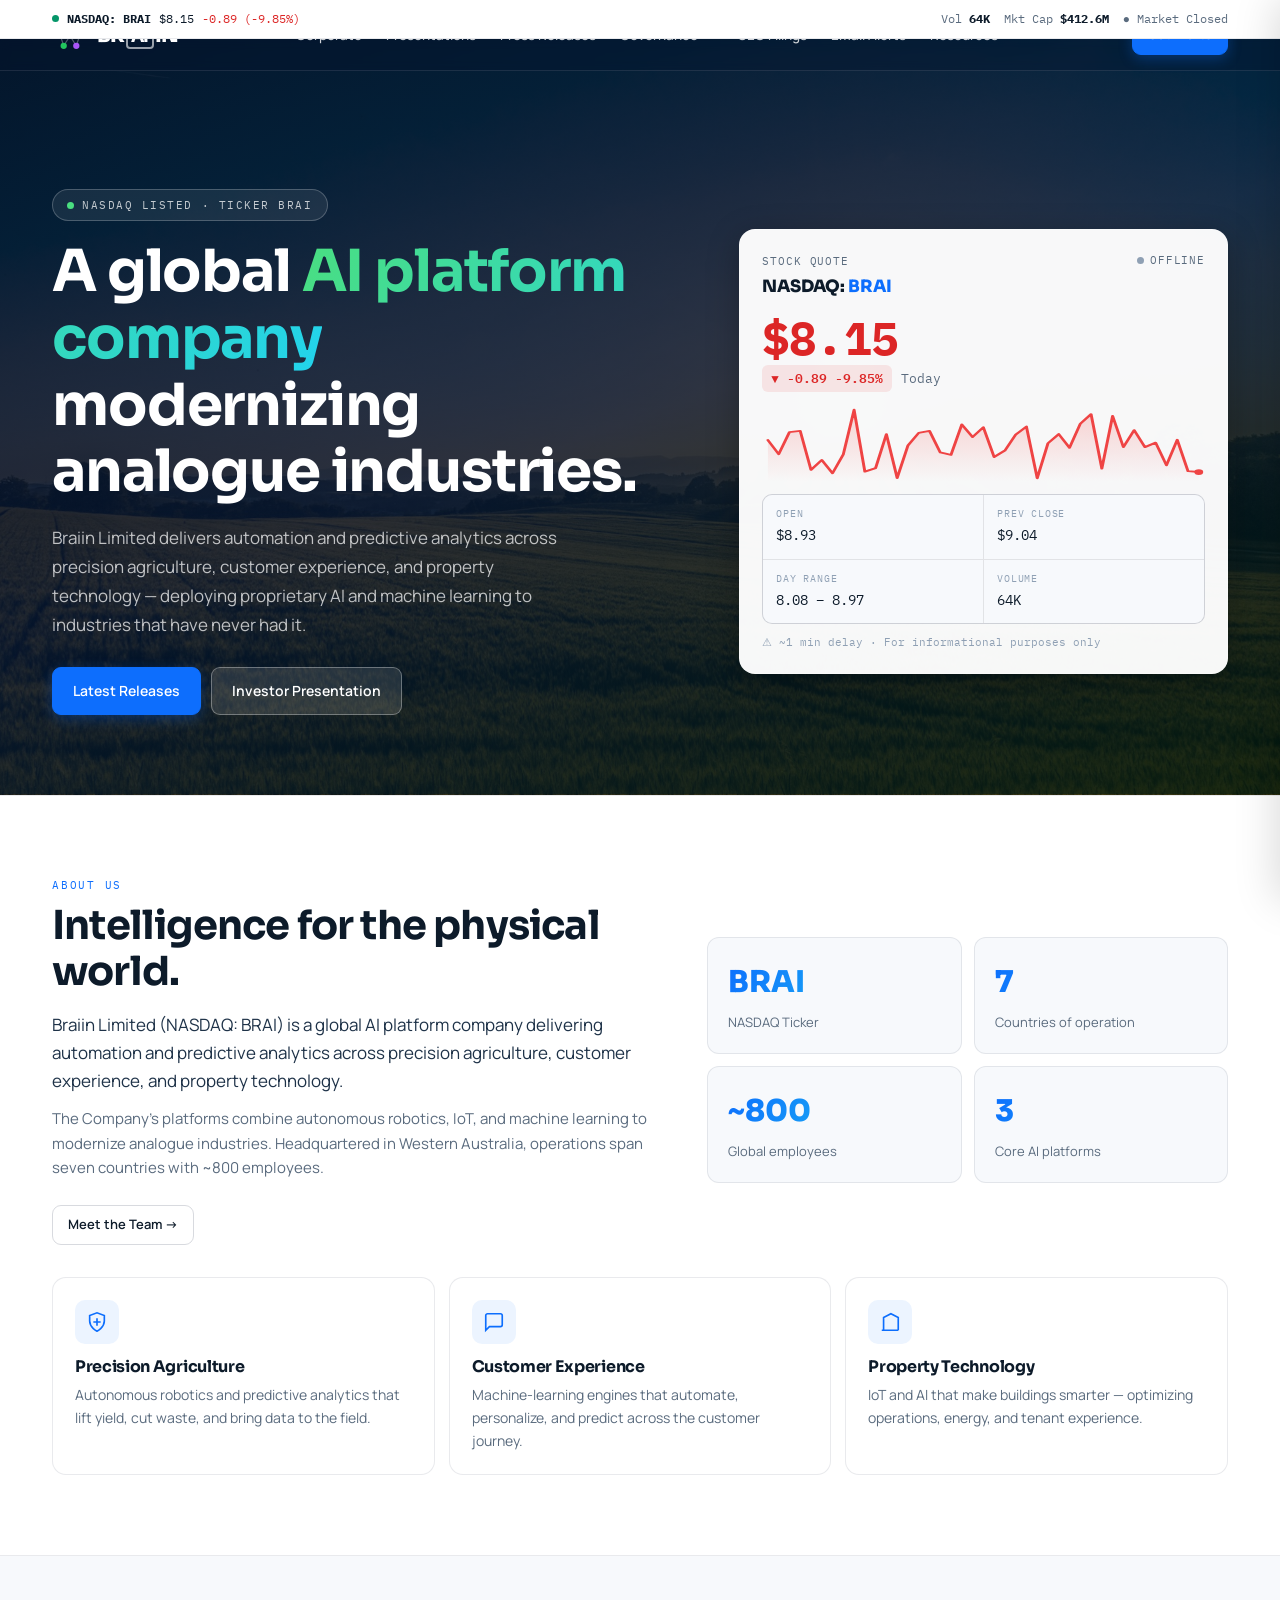
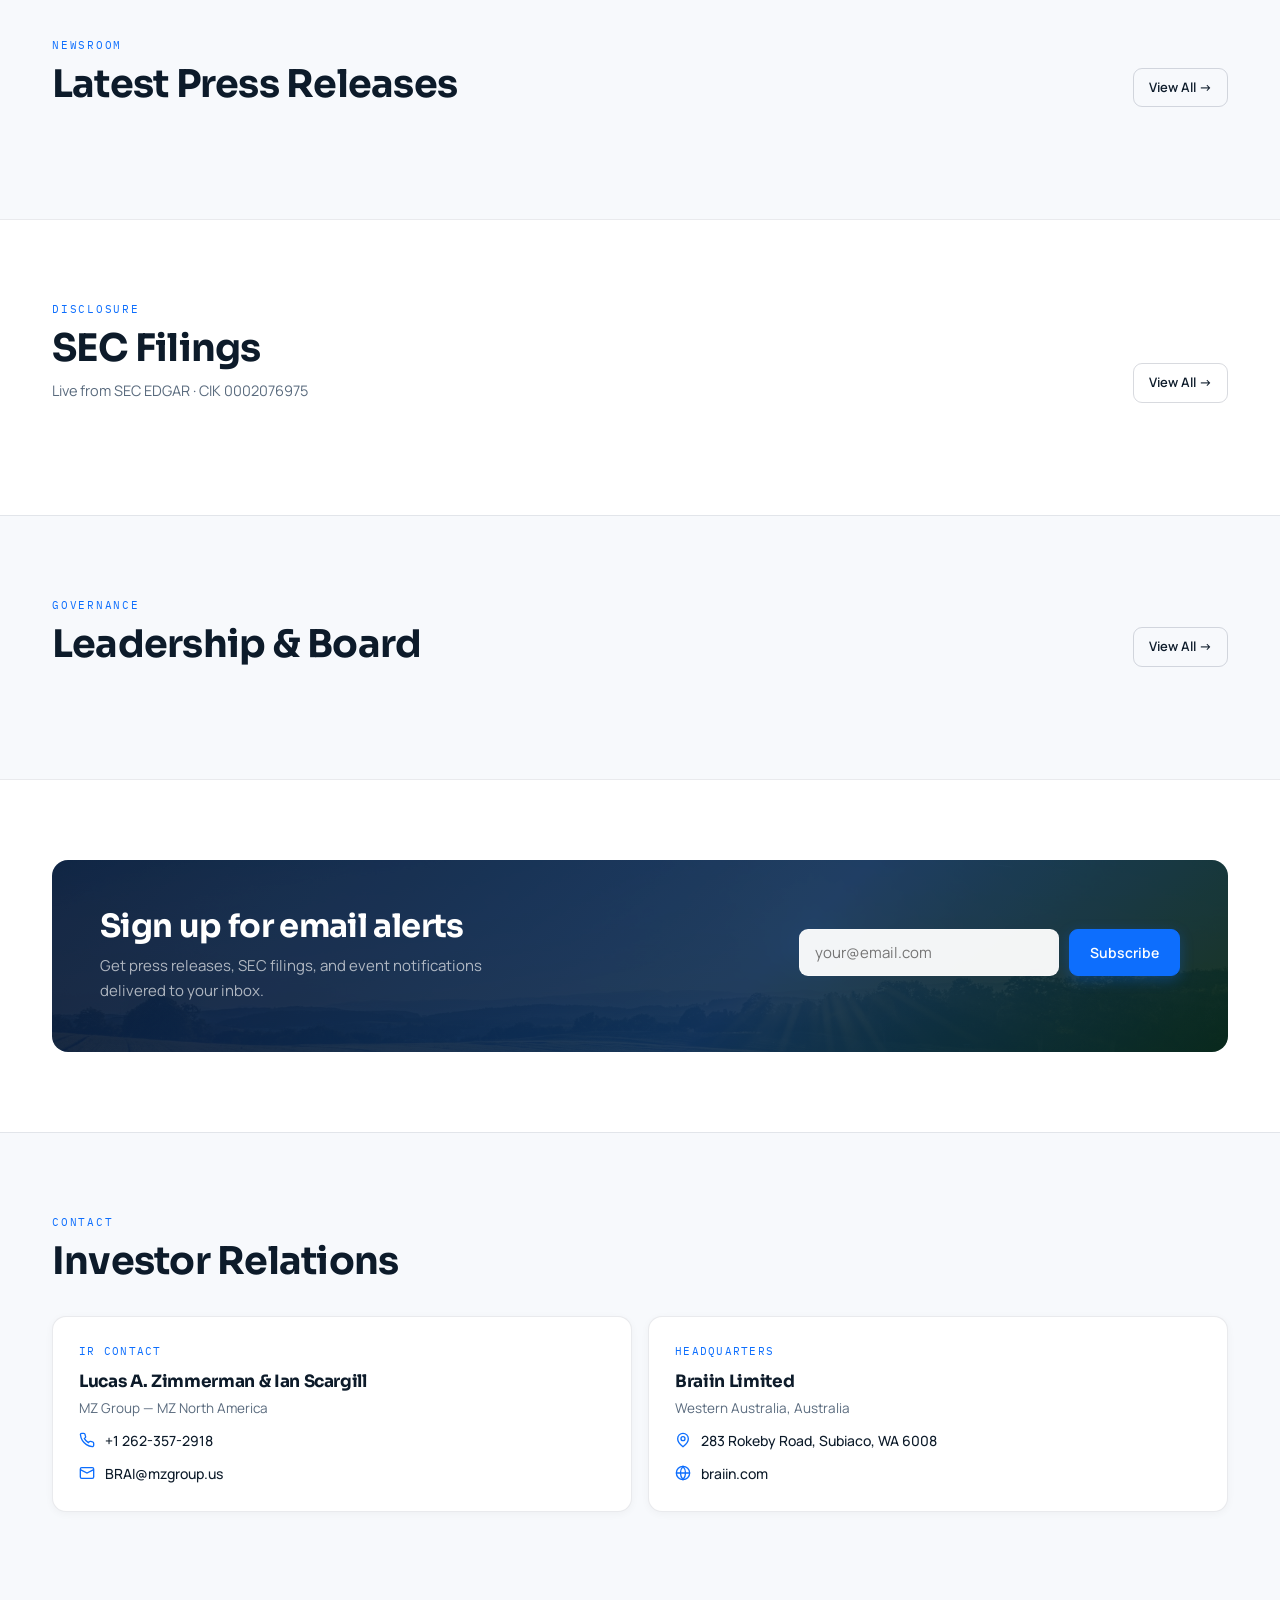
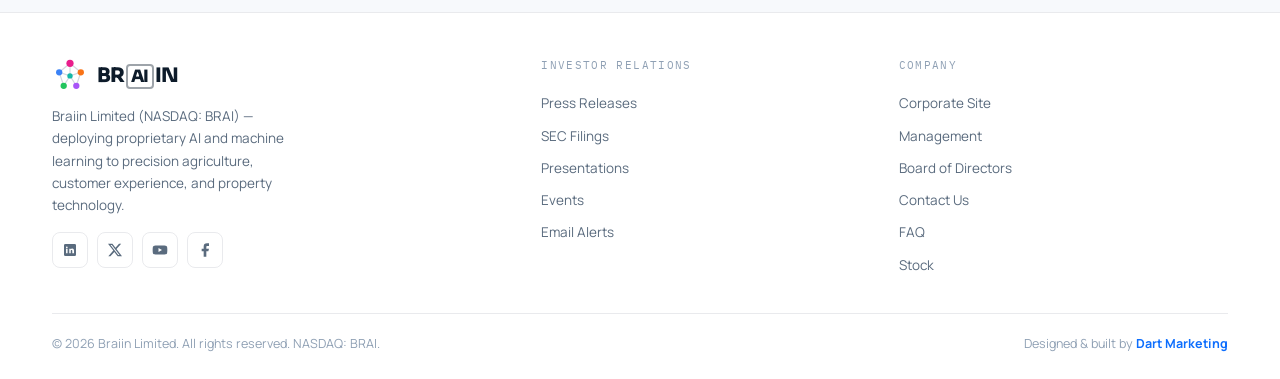
==== index.html @ ff6dbdd8 "Braiin IR website — static site + serverless API for Vercel Co-Authored-By: Claude Opus 4.8 <noreply" ====
<!DOCTYPE html>
<html lang="en">
<head>
<meta charset="UTF-8"/>
<meta name="viewport" content="width=device-width,initial-scale=1.0"/>
<title>Braiin Limited (NASDAQ: BRAI) — Investor Relations</title>
<meta name="description" content="Braiin Limited (NASDAQ: BRAI) Investor Relations — press releases, SEC filings, stock, governance and events."/>
<link rel="preconnect" href="https://fonts.googleapis.com">
<link rel="preconnect" href="https://fonts.gstatic.com" crossorigin>
<link href="https://fonts.googleapis.com/css2?family=Sora:wght@400;600;700;800&family=Manrope:wght@400;500;600;700&family=IBM+Plex+Mono:wght@400;500;600&display=swap" rel="stylesheet">
<link rel="stylesheet" href="styles.css">
</head>
<body>

<div id="header-placeholder"></div>

<!-- HERO -->
<section class="hero">
  <div class="wrap">
    <div class="hero-grid">
      <div>
        <div class="hero-eyebrow">
          <span class="dot" style="background:#4ade80"></span>
          NASDAQ Listed · Ticker BRAI
        </div>
        <h1>A global <span class="hl">AI platform company</span> modernizing analogue industries.</h1>
        <p class="hero-sub">Braiin Limited delivers automation and predictive analytics across precision agriculture, customer experience, and property technology — deploying proprietary AI and machine learning to industries that have never had it.</p>
        <div class="hero-actions">
          <a href="press-releases.html" class="btn btn-primary">Latest Releases</a>
          <a href="presentations.html" class="btn btn-outline">Investor Presentation</a>
        </div>
      </div>

      <!-- STOCK CARD -->
      <div class="stock-card" id="stockCard">
        <div class="stock-card-header">
          <div>
            <div class="stock-label">Stock Quote</div>
            <div class="stock-name">NASDAQ: <span>BRAI</span></div>
          </div>
          <div class="live-badge"><span class="dot" id="liveDot"></span><span id="liveLabel">Loading…</span></div>
        </div>
        <div class="stock-price" id="scPrice" style="color:var(--up)">$—</div>
        <div class="stock-change">
          <span class="pill pill-down" id="scPill">—</span>
          <span style="color:var(--muted);font-size:13px">Today</span>
        </div>
        <div class="stock-spark" id="scSpark"></div>
        <div class="stock-stats">
          <div class="stock-stat"><div class="stat-k">Open</div><div class="stat-v" id="scOpen">—</div></div>
          <div class="stock-stat"><div class="stat-k">Prev Close</div><div class="stat-v" id="scPrev">—</div></div>
          <div class="stock-stat"><div class="stat-k">Day Range</div><div class="stat-v" id="scRange">—</div></div>
          <div class="stock-stat"><div class="stat-k">Volume</div><div class="stat-v" id="scVol">—</div></div>
        </div>
        <div class="stock-delayed">⚠ ~1 min delay · For informational purposes only</div>
      </div>
    </div>
  </div>
</section>

<!-- ABOUT -->
<section class="sec about-section">
  <div class="wrap">
    <div class="about-grid">
      <div>
        <div class="sec-label">About Us</div>
        <h2 style="margin-bottom:16px">Intelligence for the physical world.</h2>
        <p class="about-lead">Braiin Limited (NASDAQ: BRAI) is a global AI platform company delivering automation and predictive analytics across precision agriculture, customer experience, and property technology.</p>
        <p style="margin-top:12px">The Company's platforms combine autonomous robotics, IoT, and machine learning to modernize analogue industries. Headquartered in Western Australia, operations span seven countries with ~800 employees.</p>
        <div style="margin-top:24px"><a href="management.html" class="btn btn-ghost btn-sm">Meet the Team →</a></div>
      </div>
      <div class="stats-grid">
        <div class="stat-card"><div class="stat-n">BRAI</div><div class="stat-l">NASDAQ Ticker</div></div>
        <div class="stat-card"><div class="stat-n">7</div><div class="stat-l">Countries of operation</div></div>
        <div class="stat-card"><div class="stat-n">~800</div><div class="stat-l">Global employees</div></div>
        <div class="stat-card"><div class="stat-n">3</div><div class="stat-l">Core AI platforms</div></div>
      </div>
    </div>
    <div class="verticals mt-8">
      <div class="vcard">
        <div class="vcard-icon"><svg width="22" height="22" viewBox="0 0 24 24" fill="none" stroke="currentColor" stroke-width="1.8"><path d="M12 22s8-4 8-11V5l-8-3-8 3v6c0 7 8 11 8 11Z"/><path d="M12 8v8M8 12h8"/></svg></div>
        <h4>Precision Agriculture</h4>
        <p>Autonomous robotics and predictive analytics that lift yield, cut waste, and bring data to the field.</p>
      </div>
      <div class="vcard">
        <div class="vcard-icon"><svg width="22" height="22" viewBox="0 0 24 24" fill="none" stroke="currentColor" stroke-width="1.8"><path d="M21 15a2 2 0 0 1-2 2H7l-4 4V5a2 2 0 0 1 2-2h14a2 2 0 0 1 2 2z"/></svg></div>
        <h4>Customer Experience</h4>
        <p>Machine-learning engines that automate, personalize, and predict across the customer journey.</p>
      </div>
      <div class="vcard">
        <div class="vcard-icon"><svg width="22" height="22" viewBox="0 0 24 24" fill="none" stroke="currentColor" stroke-width="1.8"><path d="M3 21h18M5 21V7l8-4 8 4v14M9 9h.01M9 13h.01M9 17h.01"/></svg></div>
        <h4>Property Technology</h4>
        <p>IoT and AI that make buildings smarter — optimizing operations, energy, and tenant experience.</p>
      </div>
    </div>
  </div>
</section>

<!-- PRESS RELEASES PREVIEW -->
<section class="sec" style="background:var(--bg)">
  <div class="wrap">
    <div class="sec-head">
      <div><div class="sec-label">Newsroom</div><h2>Latest Press Releases</h2></div>
      <a href="press-releases.html" class="btn btn-ghost btn-sm">View All →</a>
    </div>
    <div class="pr-list" id="homePress"></div>
  </div>
</section>

<!-- SEC FILINGS PREVIEW -->
<section class="sec" style="background:#fff;border-top:1px solid var(--line)">
  <div class="wrap">
    <div class="sec-head">
      <div><div class="sec-label">Disclosure</div><h2>SEC Filings</h2><p>Live from SEC EDGAR · CIK 0002076975</p></div>
      <a href="sec-filings.html" class="btn btn-ghost btn-sm">View All →</a>
    </div>
    <div id="homeFilings"></div>
  </div>
</section>

<!-- GOVERNANCE PREVIEW -->
<section class="sec" style="background:var(--bg);border-top:1px solid var(--line)">
  <div class="wrap">
    <div class="sec-head">
      <div><div class="sec-label">Governance</div><h2>Leadership &amp; Board</h2></div>
      <a href="management.html" class="btn btn-ghost btn-sm">View All →</a>
    </div>
    <div class="people-grid" id="homePeople"></div>
  </div>
</section>

<!-- ALERTS BANNER -->
<section class="sec" style="background:#fff;border-top:1px solid var(--line)">
  <div class="wrap">
    <div class="alerts-banner">
      <div class="alerts-inner">
        <div>
          <h2>Sign up for email alerts</h2>
          <p>Get press releases, SEC filings, and event notifications delivered to your inbox.</p>
        </div>
        <div>
          <div class="alert-form">
            <input type="email" class="alert-input" id="homeEmail" placeholder="your@email.com"/>
            <button class="btn btn-primary" onclick="homeSubscribe()">Subscribe</button>
          </div>
          <div class="alert-msg" id="homeMsg"></div>
        </div>
      </div>
    </div>
  </div>
</section>

<!-- CONTACT PREVIEW -->
<section class="sec" style="background:var(--bg);border-top:1px solid var(--line)">
  <div class="wrap">
    <div class="sec-head"><div><div class="sec-label">Contact</div><h2>Investor Relations</h2></div></div>
    <div class="contact-grid">
      <div class="cbox">
        <div class="cbox-label">IR Contact</div>
        <h4>Lucas A. Zimmerman &amp; Ian Scargill</h4>
        <p class="cbox-sub">MZ Group — MZ North America</p>
        <div class="cbox-row"><svg width="16" height="16" viewBox="0 0 24 24" fill="none" stroke="var(--accent)" stroke-width="2"><path d="M22 16.92v3a2 2 0 0 1-2.18 2 19.79 19.79 0 0 1-8.63-3.07 19.5 19.5 0 0 1-6-6 19.79 19.79 0 0 1-3.07-8.67A2 2 0 0 1 4.11 2h3a2 2 0 0 1 2 1.72c.13.96.36 1.9.7 2.81a2 2 0 0 1-.45 2.11L8.09 9.91a16 16 0 0 0 6 6l1.27-1.27a2 2 0 0 1 2.11-.45c.91.34 1.85.57 2.81.7A2 2 0 0 1 22 16.92Z"/></svg><b><a href="tel:+12623572918">+1 262-357-2918</a></b></div>
        <div class="cbox-row"><svg width="16" height="16" viewBox="0 0 24 24" fill="none" stroke="var(--accent)" stroke-width="2"><rect x="2" y="4" width="20" height="16" rx="2"/><path d="m22 7-10 5L2 7"/></svg><b><a href="mailto:BRAI@mzgroup.us">BRAI@mzgroup.us</a></b></div>
      </div>
      <div class="cbox">
        <div class="cbox-label">Headquarters</div>
        <h4>Braiin Limited</h4>
        <p class="cbox-sub">Western Australia, Australia</p>
        <div class="cbox-row"><svg width="16" height="16" viewBox="0 0 24 24" fill="none" stroke="var(--accent)" stroke-width="2"><path d="M20 10c0 6-8 12-8 12s-8-6-8-12a8 8 0 0 1 16 0Z"/><circle cx="12" cy="10" r="3"/></svg><b>283 Rokeby Road, Subiaco, WA 6008</b></div>
        <div class="cbox-row"><svg width="16" height="16" viewBox="0 0 24 24" fill="none" stroke="var(--accent)" stroke-width="2"><circle cx="12" cy="12" r="10"/><path d="M2 12h20M12 2a15 15 0 0 1 0 20 15 15 0 0 1 0-20Z"/></svg><b><a href="https://braiin.com" target="_blank" rel="noopener">braiin.com</a></b></div>
      </div>
    </div>
  </div>
</section>

<div id="footer-placeholder"></div>

<script src="components.js"></script>
<script src="data.js"></script>
<script>
renderHeader('index.html', true);
renderFooter();

// ── Stock Card ──────────────────────────
async function loadStockCard() {
  try {
    const r = await fetch('/api/stock/quote?symbol=BRAI');
    if (!r.ok) throw new Error();
    const d = await r.json();
    updateStockCard(d);
    document.getElementById('liveDot').style.background = '#10b981';
    document.getElementById('liveLabel').textContent = 'Live';
    setInterval(async () => {
      try { const r2 = await fetch('/api/stock/quote?symbol=BRAI'); if(r2.ok){const d2=await r2.json();updateStockCard(d2);} } catch {}
    }, 60000);
  } catch {
    simulateStockCard();
  }
}

function updateStockCard(d) {
  const chg = (d.price - d.prevClose).toFixed(2);
  const pct = ((d.price-d.prevClose)/d.prevClose*100).toFixed(2);
  const up = d.price >= d.prevClose;
  const sign = up ? '+' : '';
  document.getElementById('scPrice').textContent = '$'+d.price.toFixed(2);
  document.getElementById('scPrice').style.color = up ? 'var(--up)' : 'var(--down)';
  const pill = document.getElementById('scPill');
  pill.textContent = `${up?'▲':'▼'} ${sign}${chg}  ${sign}${pct}%`;
  pill.className = 'pill ' + (up?'pill-up':'pill-down');
  document.getElementById('scOpen').textContent = '$'+d.open.toFixed(2);
  document.getElementById('scPrev').textContent = '$'+d.prevClose.toFixed(2);
  document.getElementById('scRange').textContent = d.low.toFixed(2)+' – '+d.high.toFixed(2);
  const vol = (d.volumeRaw||d.volume*1e6);
  document.getElementById('scVol').textContent = vol>=1e6?(vol/1e6).toFixed(2)+'M':Math.round(vol/1000)+'K';
  const hist = d.history || [];
  if(hist.length > 2) drawSVGSparkline(document.getElementById('scSpark'), hist, up);
}

function simulateStockCard() {
  let p = 8.15, prevClose = 9.04;
  const hist = Array.from({length:40}, (_,i) => 8.0 + Math.random()*1.5);
  hist.push(p);
  updateStockCard({price:p, prevClose, open:8.93, low:8.08, high:8.97, volumeRaw:64322, history:hist});
  document.getElementById('liveDot').style.background = 'var(--muted-2)';
  document.getElementById('liveLabel').textContent = 'Offline';
  setInterval(() => {
    p = Math.max(0.5, parseFloat((p+(Math.random()-.5)*.04).toFixed(2)));
    hist.push(p); if(hist.length>41)hist.shift();
    updateStockCard({price:p, prevClose, open:8.93, low:Math.min(...hist.slice(-20)), high:Math.max(...hist.slice(-20)), volumeRaw:64322+Math.floor(Math.random()*5000), history:[...hist]});
  }, 2200);
}

// ── Press Releases Preview ──────────────
function renderHomePressReleases() {
  const el = document.getElementById('homePress');
  if (!el || !window.PRESS_RELEASES) return;
  el.innerHTML = PRESS_RELEASES.slice(0,6).map(r => `
    <a class="pr-item" href="${r.url||'press-releases.html'}" target="_blank" rel="noopener noreferrer">
      <div class="pr-date">${r.date}</div>
      <div><span class="pr-tag">${r.tag}</span><h4>${r.headline}</h4></div>
      <span class="pr-arrow"><svg width="18" height="18" viewBox="0 0 24 24" fill="none" stroke="currentColor" stroke-width="2"><path d="M7 17 17 7M7 7h10v10"/></svg></span>
    </a>`).join('');
}

// ── Filings Preview ──────────────────────
function renderHomeFilings() {
  const el = document.getElementById('homeFilings');
  if (!el || !window.FILINGS) return;
  el.innerHTML = `<div class="ftable">
    <div class="frow head"><div>Date</div><div>Form</div><div class="fdesc">Description</div><div class="flink">View</div></div>
    ${FILINGS.slice(0,6).map(f=>`<div class="frow">
      <div class="fdate">${f.date}</div>
      <div class="ftype">${f.type}</div>
      <div class="fdesc">${f.description}</div>
      <a href="${f.url||'#'}" class="flink" target="_blank">View <svg width="12" height="12" viewBox="0 0 24 24" fill="none" stroke="currentColor" stroke-width="2"><path d="M15 3h6v6M10 14 21 3M18 13v6a2 2 0 0 1-2 2H5a2 2 0 0 1-2-2V8a2 2 0 0 1 2-2h6"/></svg></a>
    </div>`).join('')}
  </div>
  <div class="edgar-note mt-4"><svg width="12" height="12" viewBox="0 0 24 24" fill="none" stroke="var(--accent)" stroke-width="2"><path d="M14 2H6a2 2 0 0 0-2 2v16a2 2 0 0 0 2 2h12a2 2 0 0 0 2-2V8z"/><path d="M14 2v6h6"/></svg>Source: SEC EDGAR · data.sec.gov</div>`;
}

// ── People Preview ───────────────────────
function renderHomePeople() {
  const el = document.getElementById('homePeople');
  if (!el || !window.MANAGEMENT) return;
  const all = [...MANAGEMENT.slice(0,4), ...BOARD.filter(b=>!MANAGEMENT.find(m=>m.initials===b.initials)).slice(0,4)];
  el.innerHTML = all.slice(0,8).map(p=>`
    <div class="person-card">
      <div class="person-av">${p.initials}</div>
      <div class="person-name">${p.name}</div>
      <div class="person-role">${p.role}</div>
    </div>`).join('');
}

// ── Email Subscribe ──────────────────────
function homeSubscribe() {
  const email = document.getElementById('homeEmail').value;
  const msg = document.getElementById('homeMsg');
  if (/^[^\s@]+@[^\s@]+\.[^\s@]+$/.test(email)) {
    msg.textContent = '✓ Subscribed — you\'ll receive Braiin investor updates.';
    msg.style.color = '#4ade80';
    document.getElementById('homeEmail').value = '';
  } else {
    msg.textContent = 'Please enter a valid email address.';
    msg.style.color = '#f87171';
  }
  msg.style.display = 'block';
}

loadStockCard();
renderHomePressReleases();
renderHomeFilings();
renderHomePeople();
</script>
</body>
</html>
---- styles.css ----
/* ═══════════════════════════════════════════════
   BRAIIN IR — Global Stylesheet (Mobile‑First)
   ═══════════════════════════════════════════════ */

/* ---------- CSS Variables ---------- */
:root {
  --bg:          #F7F9FC;
  --surface:     #FFFFFF;
  --surface-2:   #F3F6FB;
  --line:        rgba(15,30,60,.09);
  --line-strong: rgba(15,30,60,.16);
  --text:        #0D1B2A;
  --muted:       #5A6B7E;
  --muted-2:     #8FA0B4;
  --accent:      #0D6EFD;
  --up:          #059669;
  --down:        #DC2626;
  --maxw:        1240px;
  --ease:        cubic-bezier(.22,.61,.36,1);
  --r:           12px;

  /* hero */
  --hero-bg: linear-gradient(160deg,rgba(4,14,34,.90) 0%,rgba(5,24,52,.82) 50%,rgba(3,28,16,.86) 100%);
}

/* ---------- Reset ---------- */
*,*::before,*::after{box-sizing:border-box;margin:0;padding:0}
html{scroll-behavior:smooth;-webkit-text-size-adjust:100%}
body{background:var(--bg);color:var(--text);font-family:'Manrope',system-ui,sans-serif;line-height:1.65;-webkit-font-smoothing:antialiased;overflow-x:hidden}
img{max-width:100%;height:auto;display:block}
a{color:inherit;text-decoration:none}
button{font-family:inherit;cursor:pointer}
svg{display:block}

/* ---------- Typography ---------- */
h1,h2,h3,h4,h5{font-family:'Sora',sans-serif;line-height:1.15;letter-spacing:-.02em;font-weight:700;color:var(--text)}
h1{font-size:clamp(26px,6vw,56px)}
h2{font-size:clamp(22px,4vw,40px)}
h3{font-size:clamp(18px,2.8vw,24px)}
h4{font-size:clamp(15px,2vw,18px)}
p{font-size:15px;color:var(--muted)}
.mono{font-family:'IBM Plex Mono',monospace}

/* ---------- Layout ---------- */
.wrap{max-width:var(--maxw);margin:0 auto;padding:0 16px}
@media(min-width:600px){.wrap{padding:0 24px}}
@media(min-width:960px){.wrap{padding:0 32px}}
.sec{padding:52px 0}
@media(min-width:768px){.sec{padding:80px 0}}

/* ---------- Pulse animation ---------- */
@keyframes pulse{
  0%{box-shadow:0 0 0 0 rgba(5,150,105,.5)}
  70%{box-shadow:0 0 0 8px rgba(5,150,105,0)}
  100%{box-shadow:0 0 0 0 rgba(5,150,105,0)}
}
.dot{display:inline-block;width:7px;height:7px;border-radius:50%;background:var(--up);animation:pulse 2.4s infinite;flex-shrink:0}

/* ════════════════════════════════════
   TICKER BAR
   ════════════════════════════════════ */
.ticker-bar{
  background:#fff;
  border-bottom:1px solid var(--line);
  overflow:hidden;
  position:relative;
  z-index:60;
}
.ticker-inner{
  display:flex;align-items:center;justify-content:space-between;
  height:38px;gap:12px;flex-wrap:nowrap;overflow:hidden;
  font-family:'IBM Plex Mono',monospace;font-size:12px;color:var(--muted);
}
.ticker-left{display:flex;align-items:center;gap:8px;white-space:nowrap}
.ticker-right{display:none;align-items:center;gap:14px;white-space:nowrap}
@media(min-width:600px){.ticker-right{display:flex}}
.t-sym{color:var(--text);font-weight:700}
.t-price{color:var(--text)}
.t-up{color:var(--up)}
.t-down{color:var(--down)}

/* ════════════════════════════════════
   HEADER / NAV
   ════════════════════════════════════ */
.site-header{
  position:sticky;top:0;z-index:50;
  background:rgba(255,255,255,.97);
  backdrop-filter:blur(14px);
  border-bottom:1px solid var(--line);
  box-shadow:0 2px 16px rgba(0,0,0,.06);
  transition:background .3s;
}
/* Transparent on hero */
.site-header.hero-mode{
  position:absolute;left:0;right:0;top:0;
  background:rgba(5,18,45,.30);
  backdrop-filter:blur(5px);
  border-bottom:1px solid rgba(255,255,255,.10);
  box-shadow:none;
}
.site-header.hero-mode.scrolled{
  position:fixed;
  background:rgba(255,255,255,.97);
  border-bottom:1px solid var(--line);
  box-shadow:0 2px 16px rgba(0,0,0,.06);
}
.nav-wrap{display:flex;align-items:center;justify-content:space-between;height:64px;gap:12px}
@media(min-width:768px){.nav-wrap{height:70px}}

/* Logo */
.nav-logo{display:flex;align-items:center;gap:9px;font-family:'Sora',sans-serif;font-weight:800;font-size:18px;letter-spacing:-.03em;color:var(--text);text-decoration:none}
.nav-logo-icon{display:flex;align-items:center}
.site-header.hero-mode .nav-logo,.site-header.hero-mode .nav-logo span{color:#fff}
@media(min-width:768px){.nav-logo{font-size:20px}}

/* Desktop nav links */
.nav-links{display:none;align-items:center;gap:2px}
@media(min-width:1060px){.nav-links{display:flex}}
.nav-link{
  background:none;border:none;padding:8px 11px;border-radius:8px;
  font-family:'Manrope',sans-serif;font-size:13.5px;font-weight:500;
  color:var(--muted);transition:.18s;display:inline-flex;align-items:center;gap:4px;
  text-decoration:none;white-space:nowrap;
}
.nav-link:hover{color:var(--accent);background:rgba(13,110,253,.06)}
.site-header.hero-mode .nav-link{color:rgba(255,255,255,.82)}
.site-header.hero-mode .nav-link:hover{color:#fff;background:rgba(255,255,255,.12)}

/* Dropdown */
.nav-drop{position:relative}
.nav-drop-btn{background:none;border:none;padding:8px 11px;border-radius:8px;font-family:'Manrope',sans-serif;font-size:13.5px;font-weight:500;color:var(--muted);transition:.18s;cursor:pointer;display:inline-flex;align-items:center;gap:4px;white-space:nowrap}
.site-header.hero-mode .nav-drop-btn{color:rgba(255,255,255,.82)}
.nav-drop-btn:hover,.site-header.hero-mode .nav-drop-btn:hover{color:var(--accent);background:rgba(13,110,253,.06)}
.site-header.hero-mode .nav-drop-btn:hover{color:#fff;background:rgba(255,255,255,.12)}
.nav-drop-menu{
  position:absolute;top:calc(100% + 8px);left:0;min-width:200px;
  background:#fff;border:1px solid var(--line-strong);border-radius:12px;
  padding:6px;opacity:0;visibility:hidden;transform:translateY(6px);
  transition:.2s var(--ease);box-shadow:0 16px 48px rgba(0,0,0,.18);z-index:400;
}
/* Last dropdown (Resources) opens right-aligned so it never overflows the viewport */
.nav-links .nav-drop:last-child .nav-drop-menu{left:auto;right:0}
.nav-drop:hover .nav-drop-menu{opacity:1;visibility:visible;transform:translateY(0)}
.nav-drop-menu a{display:block;padding:10px 13px;border-radius:8px;font-size:13.5px;color:var(--muted);transition:.14s}
.nav-drop-menu a:hover{background:rgba(13,110,253,.06);color:var(--accent)}

/* Hamburger */
.hamburger{display:grid;place-items:center;background:none;border:none;padding:8px;border-radius:8px;color:var(--muted);transition:.18s}
.hamburger:hover{background:rgba(0,0,0,.05);color:var(--text)}
.site-header.hero-mode .hamburger{color:rgba(255,255,255,.85)}
@media(min-width:1060px){.hamburger{display:none}}

/* ════════════════════════════════════
   MOBILE MENU DRAWER
   ════════════════════════════════════ */
.mobile-drawer{
  position:fixed;top:0;right:0;bottom:0;z-index:300;
  width:min(320px,100vw);
  background:#fff;
  transform:translateX(100%);
  transition:.32s var(--ease);
  display:flex;flex-direction:column;
  box-shadow:-4px 0 40px rgba(0,0,0,.15);
  overflow-y:auto;
}
.mobile-drawer.open{transform:translateX(0)}
.drawer-overlay{
  position:fixed;inset:0;z-index:290;
  background:rgba(0,0,0,.45);
  opacity:0;visibility:hidden;transition:.3s;
}
.drawer-overlay.open{opacity:1;visibility:visible}
.drawer-head{display:flex;align-items:center;justify-content:space-between;padding:18px 20px;border-bottom:1px solid var(--line)}
.drawer-close{background:none;border:none;padding:7px;border-radius:8px;color:var(--muted);cursor:pointer}
.drawer-close:hover{background:rgba(0,0,0,.06);color:var(--text)}
.drawer-nav{padding:8px 0;flex:1}
.drawer-nav a,.drawer-nav .drawer-group-btn{
  display:flex;align-items:center;justify-content:space-between;
  padding:14px 22px;font-size:16px;font-weight:600;font-family:'Sora',sans-serif;
  color:var(--text);border:none;background:none;width:100%;cursor:pointer;transition:.15s;
}
.drawer-nav a:hover,.drawer-nav .drawer-group-btn:hover{color:var(--accent);background:rgba(13,110,253,.04)}
.drawer-nav a.active{color:var(--accent)}
.drawer-sub{display:none;padding:0 0 8px 20px}
.drawer-sub.open{display:block}
.drawer-sub a{font-size:14.5px;font-weight:500;font-family:'Manrope',sans-serif;color:var(--muted);padding:10px 22px}
.drawer-sub a:hover{color:var(--accent)}
.drawer-divider{height:1px;background:var(--line);margin:8px 0}
.drawer-footer-note{padding:16px 22px;font-size:12px;font-family:'IBM Plex Mono',monospace;color:var(--muted-2)}

/* ════════════════════════════════════
   HERO SECTION
   ════════════════════════════════════ */
.hero{
  position:relative;
  background-image:var(--hero-bg),url('hero-bg.jpg');
  background-size:cover;background-position:center;
  background-color:#050e22;
  /* top padding clears the absolute header + ticker (~110px) so the stock card sits lower */
  padding:130px 0 60px;
}
@media(min-width:768px){.hero{padding:150px 0 80px}}
@media(max-width:480px){.hero{padding:120px 0 48px}}
.hero-grid{
  display:flex;flex-direction:column;gap:36px;
}
@media(min-width:900px){
  .hero-grid{display:grid;grid-template-columns:1.3fr 1fr;gap:52px;align-items:center}
}
.hero-eyebrow{
  display:inline-flex;align-items:center;gap:8px;
  font-family:'IBM Plex Mono',monospace;font-size:11px;letter-spacing:.14em;
  text-transform:uppercase;color:rgba(255,255,255,.75);
  padding:6px 14px;border:1px solid rgba(255,255,255,.22);
  border-radius:100px;background:rgba(255,255,255,.08);margin-bottom:18px;
}
.hero h1{color:#fff;margin-bottom:18px;font-size:clamp(28px,5.5vw,58px)}
.hero h1 .hl{
  background:linear-gradient(120deg,#4ade80,#22d3ee);
  -webkit-background-clip:text;background-clip:text;-webkit-text-fill-color:transparent;
}
.hero-sub{color:rgba(255,255,255,.72);font-size:clamp(14px,1.7vw,17px);max-width:52ch;margin-bottom:28px;line-height:1.7}
.hero-actions{display:flex;gap:10px;flex-wrap:wrap}

/* ════════════════════════════════════
   BUTTONS
   ════════════════════════════════════ */
.btn{
  display:inline-flex;align-items:center;gap:7px;
  font-family:'Manrope',sans-serif;font-weight:600;font-size:14px;
  padding:11px 20px;border-radius:9px;border:1.5px solid transparent;
  transition:.2s;white-space:nowrap;cursor:pointer;text-decoration:none;
}
.btn-primary{background:var(--accent);color:#fff;border-color:var(--accent);box-shadow:0 4px 14px rgba(13,110,253,.3)}
.btn-primary:hover{background:#0b5ed7;transform:translateY(-1px);box-shadow:0 8px 22px rgba(13,110,253,.35)}
.btn-outline{background:rgba(255,255,255,.12);color:#fff;border-color:rgba(255,255,255,.32)}
.btn-outline:hover{background:rgba(255,255,255,.22);border-color:rgba(255,255,255,.6)}
.btn-ghost{background:transparent;color:var(--text);border-color:var(--line-strong)}
.btn-ghost:hover{border-color:var(--accent);color:var(--accent);background:rgba(13,110,253,.04)}
.btn-sm{padding:8px 15px;font-size:13px}
.btn-full{width:100%;justify-content:center}

/* ════════════════════════════════════
   STOCK CARD
   ════════════════════════════════════ */
.stock-card{
  background:rgba(255,255,255,.97);
  border:1px solid rgba(255,255,255,.25);
  border-radius:16px;padding:22px;
  box-shadow:0 8px 32px rgba(0,0,0,.28);
}
.stock-card-header{display:flex;justify-content:space-between;align-items:flex-start;margin-bottom:6px}
.stock-label{font-family:'IBM Plex Mono',monospace;font-size:11px;color:var(--muted);letter-spacing:.08em;text-transform:uppercase}
.stock-name{font-family:'Sora',sans-serif;font-weight:800;font-size:17px;margin-top:3px}
.stock-name span{color:var(--accent)}
.live-badge{display:inline-flex;align-items:center;gap:6px;font-family:'IBM Plex Mono',monospace;font-size:10.5px;color:var(--muted);text-transform:uppercase;letter-spacing:.08em}
.stock-price{font-family:'IBM Plex Mono',monospace;font-size:46px;font-weight:700;letter-spacing:-.02em;margin:14px 0 4px;line-height:1}
.stock-change{display:flex;gap:9px;align-items:center;font-family:'IBM Plex Mono',monospace;font-size:14px;margin-bottom:14px}
.pill{padding:3px 9px;border-radius:6px;font-size:12.5px;font-weight:600}
.pill-up{background:rgba(5,150,105,.1);color:var(--up)}
.pill-down{background:rgba(220,38,38,.1);color:var(--down)}
.stock-spark{width:100%;height:76px;display:block;margin:4px 0 12px}
.stock-stats{display:grid;grid-template-columns:1fr 1fr;gap:1px;background:var(--line);border:1px solid var(--line);border-radius:10px;overflow:hidden}
.stock-stat{background:#F7F9FC;padding:11px 13px}
.stat-k{font-size:10px;color:var(--muted-2);text-transform:uppercase;letter-spacing:.08em;font-family:'IBM Plex Mono',monospace}
.stat-v{font-family:'IBM Plex Mono',monospace;font-size:14px;color:var(--text);margin-top:2px}
.stock-delayed{font-size:10.5px;color:var(--muted-2);margin-top:10px;font-family:'IBM Plex Mono',monospace}

/* ════════════════════════════════════
   SECTION HEADERS
   ════════════════════════════════════ */
.sec-head{display:flex;justify-content:space-between;align-items:flex-end;gap:16px;margin-bottom:32px;flex-wrap:wrap}
.sec-label{font-family:'IBM Plex Mono',monospace;font-size:11px;letter-spacing:.16em;text-transform:uppercase;color:var(--accent);margin-bottom:9px}
.sec-head h2{font-size:clamp(22px,3.5vw,38px)}
.sec-head p{color:var(--muted);font-size:14.5px;margin-top:8px;max-width:46ch}

/* PAGE INNER HEADER */
.page-header{
  background:var(--hero-bg),url('hero-bg.jpg') center/cover;
  background-color:#050e22;
  padding:50px 0 42px;
}
@media(min-width:768px){.page-header{padding:64px 0 52px}}
.breadcrumb{font-family:'IBM Plex Mono',monospace;font-size:11px;color:rgba(255,255,255,.5);margin-bottom:10px;display:flex;align-items:center;gap:6px}
.breadcrumb a{color:rgba(255,255,255,.6);transition:.15s}
.breadcrumb a:hover{color:#fff}
.page-header h1{color:#fff;font-size:clamp(24px,4vw,46px)}
.page-header p{color:rgba(255,255,255,.65);font-size:15px;margin-top:10px;max-width:50ch}

/* ════════════════════════════════════
   ABOUT SECTION
   ════════════════════════════════════ */
.about-section{background:#fff;border-top:1px solid var(--line);border-bottom:1px solid var(--line)}
.about-grid{display:flex;flex-direction:column;gap:32px}
@media(min-width:880px){.about-grid{display:grid;grid-template-columns:1.15fr 1fr;gap:56px;align-items:center}}
.about-lead{font-size:17px;color:#1e3248;line-height:1.65;margin-bottom:12px}
.stats-grid{display:grid;grid-template-columns:1fr 1fr;gap:12px}
.stat-card{background:var(--bg);border:1px solid var(--line);border-radius:12px;padding:20px}
.stat-n{font-family:'Sora',sans-serif;font-size:30px;font-weight:800;background:linear-gradient(120deg,var(--accent),#22d3ee);-webkit-background-clip:text;background-clip:text;-webkit-text-fill-color:transparent}
.stat-l{color:var(--muted);font-size:13px;margin-top:4px}
.verticals{display:grid;grid-template-columns:1fr;gap:14px;margin-top:36px}
@media(min-width:640px){.verticals{grid-template-columns:1fr 1fr}}
@media(min-width:960px){.verticals{grid-template-columns:repeat(3,1fr)}}
.vcard{background:#fff;border:1px solid var(--line);border-radius:14px;padding:22px;transition:.22s}
.vcard:hover{transform:translateY(-3px);border-color:rgba(13,110,253,.25);box-shadow:0 8px 28px rgba(0,0,0,.08)}
.vcard-icon{width:44px;height:44px;border-radius:10px;background:rgba(13,110,253,.08);display:grid;place-items:center;margin-bottom:14px;color:var(--accent)}
.vcard h4{font-size:16px;margin-bottom:7px}
.vcard p{font-size:14px}

/* ════════════════════════════════════
   PRESS RELEASES
   ════════════════════════════════════ */
.pr-list{display:flex;flex-direction:column}
.pr-item{display:grid;grid-template-columns:1fr;gap:6px;padding:18px 10px;border-top:1px solid var(--line);cursor:pointer;transition:.18s;border-radius:8px}
.pr-item:hover{background:rgba(13,110,253,.03);padding-left:16px;padding-right:16px}
.pr-item:last-child{border-bottom:1px solid var(--line)}
@media(min-width:600px){.pr-item{grid-template-columns:120px 1fr auto;gap:20px;align-items:center;padding:20px 8px}}
.pr-date{font-family:'IBM Plex Mono',monospace;font-size:12px;color:var(--muted)}
.pr-tag{display:inline-block;font-size:10.5px;font-family:'IBM Plex Mono',monospace;text-transform:uppercase;letter-spacing:.07em;color:var(--accent);border:1px solid rgba(13,110,253,.22);padding:2px 8px;border-radius:5px;margin-bottom:6px;background:rgba(13,110,253,.05)}
.pr-item h4{font-size:15px;font-weight:600;line-height:1.4;transition:.15s}
.pr-item:hover h4{color:var(--accent)}
.pr-arrow{color:var(--muted-2);transition:.15s;display:none}
@media(min-width:600px){.pr-arrow{display:block}}
.pr-item:hover .pr-arrow{color:var(--accent);transform:translateX(3px)}

/* ════════════════════════════════════
   FILTER CHIPS
   ════════════════════════════════════ */
.filterbar{display:flex;gap:7px;flex-wrap:wrap;margin-bottom:18px;overflow-x:auto;padding-bottom:4px}
.filterbar::-webkit-scrollbar{display:none}
.chip{font-family:'IBM Plex Mono',monospace;font-size:12px;padding:7px 13px;border-radius:8px;border:1px solid var(--line);background:#fff;color:var(--muted);cursor:pointer;transition:.16s;white-space:nowrap}
.chip:hover{border-color:var(--accent);color:var(--accent)}
.chip.active{background:var(--accent);color:#fff;border-color:var(--accent);font-weight:600}

/* ════════════════════════════════════
   FILINGS TABLE
   ════════════════════════════════════ */
.ftable{background:#fff;border:1px solid var(--line);border-radius:12px;overflow:hidden;box-shadow:0 2px 8px rgba(0,0,0,.05)}
.frow{display:grid;grid-template-columns:1fr 1fr;gap:10px;align-items:center;padding:14px 16px;border-bottom:1px solid var(--line);transition:.15s}
@media(min-width:640px){.frow{grid-template-columns:115px 95px 1fr;gap:14px;padding:14px 20px}}
@media(min-width:900px){.frow{grid-template-columns:115px 95px 1fr 100px;gap:16px}}
.frow:last-child{border-bottom:none}
.frow.head{background:var(--surface-2);font-family:'IBM Plex Mono',monospace;font-size:10.5px;text-transform:uppercase;letter-spacing:.1em;color:var(--muted)}
.frow:not(.head):hover{background:rgba(13,110,253,.03)}
.ftype{font-family:'IBM Plex Mono',monospace;font-weight:700;color:var(--accent);font-size:13px}
.fdate{font-family:'IBM Plex Mono',monospace;color:var(--muted);font-size:12.5px}
.fdesc{color:var(--text);font-size:14px;grid-column:1/-1}
@media(min-width:640px){.fdesc{grid-column:auto}}
.flink{font-size:13px;color:var(--muted);display:flex;align-items:center;gap:5px;justify-content:flex-end;transition:.15s;display:none}
@media(min-width:900px){.flink{display:flex}}
.frow:not(.head):hover .flink{color:var(--accent)}
.edgar-note{font-size:11px;color:var(--muted-2);margin-top:10px;font-family:'IBM Plex Mono',monospace;display:flex;align-items:center;gap:7px}

/* ════════════════════════════════════
   TWO-COL PANELS
   ════════════════════════════════════ */
.two-col{display:grid;grid-template-columns:1fr;gap:20px}
@media(min-width:768px){.two-col{grid-template-columns:1fr 1fr}}
.panel{background:#fff;border:1px solid var(--line);border-radius:14px;padding:24px;box-shadow:0 2px 8px rgba(0,0,0,.04)}
.panel h3{font-size:18px;margin-bottom:16px;display:flex;align-items:center;gap:9px}
.panel h3 .pi{color:var(--accent)}
.event-row{display:flex;gap:14px;padding:13px 0;border-top:1px solid var(--line)}
.event-row:first-of-type{border-top:none;padding-top:0}
.ev-cal{flex-shrink:0;width:52px;text-align:center;border:1px solid var(--line);border-radius:9px;padding:7px 0;background:var(--surface-2)}
.ev-cal .m{font-family:'IBM Plex Mono',monospace;font-size:10px;color:var(--accent);text-transform:uppercase}
.ev-cal .d{font-family:'Sora',sans-serif;font-size:19px;font-weight:700}
.ev-info h4{font-size:15px;margin-bottom:3px}
.ev-info p{font-size:13px}
.doc-row{display:flex;align-items:center;justify-content:space-between;gap:12px;padding:13px 0;border-top:1px solid var(--line);cursor:pointer;transition:.15s}
.doc-row:first-of-type{border-top:none;padding-top:0}
.doc-row:hover .doc-name{color:var(--accent)}
.doc-dl-wrap{display:flex;align-items:center;gap:12px}
.doc-icon{width:36px;height:44px;border-radius:6px;background:var(--surface-2);border:1px solid var(--line);display:grid;place-items:center;color:#DC2626;font-family:'IBM Plex Mono',monospace;font-size:8.5px;font-weight:700;flex-shrink:0}
.doc-name{font-size:14px;font-weight:600;transition:.15s}
.doc-meta{font-size:12px;color:var(--muted)}
.doc-dl{color:var(--muted-2);transition:.15s}
.doc-row:hover .doc-dl{color:var(--accent)}

/* ════════════════════════════════════
   PEOPLE GRID
   ════════════════════════════════════ */
.people-grid{display:grid;grid-template-columns:1fr 1fr;gap:14px}
@media(min-width:640px){.people-grid{grid-template-columns:repeat(3,1fr)}}
@media(min-width:960px){.people-grid{grid-template-columns:repeat(4,1fr)}}
.person-card{background:#fff;border:1px solid var(--line);border-radius:14px;padding:20px;transition:.22s;box-shadow:0 1px 4px rgba(0,0,0,.04)}
.person-card:hover{transform:translateY(-3px);border-color:rgba(13,110,253,.2);box-shadow:0 8px 24px rgba(0,0,0,.08)}
.person-av{width:54px;height:54px;border-radius:50%;background:linear-gradient(135deg,#dbeafe,#bfdbfe);border:2px solid rgba(13,110,253,.15);display:grid;place-items:center;font-family:'Sora',sans-serif;font-weight:700;font-size:17px;color:var(--accent);margin-bottom:13px}
.person-name{font-size:14.5px;font-weight:700;margin-bottom:3px}
.person-role{color:var(--accent);font-size:12px;font-weight:600;margin-bottom:8px}
.person-bio{font-size:12.5px;color:var(--muted);line-height:1.55;border-top:1px solid var(--line);padding-top:9px;margin-top:4px}

/* ════════════════════════════════════
   EMAIL ALERTS BANNER
   ════════════════════════════════════ */
.alerts-banner{
  background:linear-gradient(135deg,#0a1e3d 0%,#0f3460 60%,#0a2d1f 100%);
  border-radius:16px;padding:36px 24px;position:relative;overflow:hidden;
}
@media(min-width:768px){.alerts-banner{padding:48px}}
.alerts-banner::before{content:"";position:absolute;inset:0;background:url('hero-bg.jpg') center/cover;opacity:.08}
.alerts-inner{position:relative;z-index:1;display:flex;flex-direction:column;gap:24px}
@media(min-width:760px){.alerts-inner{flex-direction:row;align-items:center;justify-content:space-between;gap:36px}}
.alerts-banner h2{color:#fff;font-size:clamp(20px,3vw,32px);margin-bottom:10px}
.alerts-banner p{color:rgba(255,255,255,.65);font-size:15px;max-width:44ch}
.alert-form{display:flex;gap:10px;flex-wrap:wrap;flex-shrink:0}
.alert-input{
  background:rgba(255,255,255,.95);border:1.5px solid rgba(255,255,255,.3);
  border-radius:9px;padding:12px 15px;color:var(--text);font-family:'Manrope',sans-serif;
  font-size:15px;outline:none;transition:.2s;min-width:0;width:100%;
}
@media(min-width:480px){.alert-input{width:260px}}
.alert-input:focus{border-color:#4ade80;box-shadow:0 0 0 3px rgba(74,222,128,.2)}
.alert-msg{font-size:12.5px;font-family:'IBM Plex Mono',monospace;margin-top:6px}

/* ════════════════════════════════════
   CONTACT GRID
   ════════════════════════════════════ */
.contact-grid{display:grid;grid-template-columns:1fr;gap:16px}
@media(min-width:640px){.contact-grid{grid-template-columns:1fr 1fr}}
.cbox{background:#fff;border:1px solid var(--line);border-radius:14px;padding:26px;box-shadow:0 2px 8px rgba(0,0,0,.04)}
.cbox-label{font-family:'IBM Plex Mono',monospace;font-size:10.5px;letter-spacing:.12em;text-transform:uppercase;color:var(--accent);margin-bottom:12px}
.cbox h4{font-size:17px;margin-bottom:5px}
.cbox-sub{color:var(--muted);font-size:13.5px;margin-bottom:4px}
.cbox-row{display:flex;align-items:center;gap:10px;font-size:14px;color:var(--muted);margin-top:10px}
.cbox-row b{color:var(--text);font-weight:500}
.cbox-row a{color:var(--text);transition:.15s}
.cbox-row a:hover{color:var(--accent)}

/* Contact Form */
.contact-form{background:#fff;border:1px solid var(--line);border-radius:14px;padding:28px;box-shadow:0 2px 8px rgba(0,0,0,.04)}
.form-row{display:grid;grid-template-columns:1fr;gap:16px}
@media(min-width:600px){.form-row{grid-template-columns:1fr 1fr}}
.form-field{margin-bottom:0}
.form-field label{display:block;font-family:'IBM Plex Mono',monospace;font-size:10.5px;letter-spacing:.1em;text-transform:uppercase;color:var(--muted-2);margin-bottom:7px}
.form-field input,.form-field textarea,.form-field select{
  width:100%;background:var(--surface-2);border:1.5px solid var(--line-strong);
  border-radius:9px;padding:12px 14px;color:var(--text);font-family:'Manrope',sans-serif;
  font-size:15px;outline:none;transition:.18s;
}
.form-field input:focus,.form-field textarea:focus{border-color:var(--accent);box-shadow:0 0 0 3px rgba(13,110,253,.1)}
.form-field textarea{resize:vertical;min-height:120px}

/* ════════════════════════════════════
   FAQ
   ════════════════════════════════════ */
.faq-list{display:flex;flex-direction:column;gap:10px}
.faq-item{background:#fff;border:1px solid var(--line);border-radius:12px;overflow:hidden;transition:border-color .2s}
.faq-item.open{border-color:rgba(13,110,253,.3);box-shadow:0 4px 16px rgba(13,110,253,.08)}
.faq-q{display:flex;justify-content:space-between;align-items:center;padding:18px 20px;cursor:pointer;font-size:15px;font-weight:600;gap:14px;user-select:none;min-height:56px}
.faq-q:hover{color:var(--accent)}
.faq-icon{color:var(--accent);flex-shrink:0;transition:transform .3s var(--ease)}
.faq-item.open .faq-icon{transform:rotate(45deg)}
.faq-a{max-height:0;overflow:hidden;transition:max-height .35s var(--ease),padding .35s var(--ease);color:var(--muted);font-size:14.5px;line-height:1.7;padding:0 20px}
.faq-item.open .faq-a{max-height:500px;padding:0 20px 20px}

/* ════════════════════════════════════
   EVENTS
   ════════════════════════════════════ */
.events-grid{display:grid;grid-template-columns:1fr;gap:14px}
@media(min-width:640px){.events-grid{grid-template-columns:1fr 1fr}}
.event-card{background:#fff;border:1px solid var(--line);border-radius:14px;padding:20px;display:flex;gap:16px;align-items:flex-start;transition:.22s;box-shadow:0 1px 4px rgba(0,0,0,.04)}
.event-card:hover{border-color:rgba(13,110,253,.2);transform:translateY(-2px);box-shadow:0 8px 24px rgba(0,0,0,.08)}
.event-cal{flex-shrink:0;width:58px;text-align:center;border:1px solid var(--line);border-radius:9px;padding:9px 0;background:var(--surface-2)}
.event-cal .m{font-family:'IBM Plex Mono',monospace;font-size:10.5px;color:var(--accent);text-transform:uppercase}
.event-cal .d{font-family:'Sora',sans-serif;font-size:21px;font-weight:700}
.event-content h4{font-size:15.5px;font-weight:600;margin-bottom:5px}
.event-content p{font-size:13px}
.event-badge{display:inline-flex;align-items:center;gap:5px;font-family:'IBM Plex Mono',monospace;font-size:10.5px;padding:2px 9px;border-radius:5px;margin-bottom:8px}

/* ════════════════════════════════════
   FOOTER
   ════════════════════════════════════ */
footer{background:#fff;border-top:1px solid var(--line);padding:44px 0 24px;margin-top:20px}
.footer-grid{display:grid;grid-template-columns:1fr;gap:28px;margin-bottom:32px}
@media(min-width:640px){.footer-grid{grid-template-columns:1fr 1fr}}
@media(min-width:960px){.footer-grid{grid-template-columns:1.4fr 1fr 1fr}}
.footer-col-title{font-family:'IBM Plex Mono',monospace;font-size:10.5px;letter-spacing:.13em;text-transform:uppercase;color:var(--muted-2);margin-bottom:13px}
.footer-links a{display:block;font-size:13.5px;color:var(--muted);padding:5px 0;transition:.14s}
.footer-links a:hover{color:var(--accent)}
.footer-desc{color:var(--muted);font-size:13.5px;margin-top:12px;line-height:1.65;max-width:32ch}
.social-row{display:flex;gap:9px;margin-top:16px}
.social-row a{width:36px;height:36px;border-radius:8px;border:1px solid var(--line);display:grid;place-items:center;color:var(--muted);transition:.18s}
.social-row a:hover{border-color:var(--accent);color:var(--accent);transform:translateY(-2px)}
.footer-bar{border-top:1px solid var(--line);padding-top:20px;display:flex;flex-direction:column;gap:8px;font-size:12.5px;color:var(--muted-2)}
@media(min-width:600px){.footer-bar{flex-direction:row;justify-content:space-between;align-items:center}}
.footer-bar b{color:var(--accent)}

/* ════════════════════════════════════
   ALERTS PAGE - PREFERENCES
   ════════════════════════════════════ */
.alerts-page-grid{display:grid;grid-template-columns:1fr;gap:20px;max-width:860px}
@media(min-width:700px){.alerts-page-grid{grid-template-columns:1fr 1fr}}
.pref-row{display:flex;align-items:flex-start;gap:13px;padding:13px 0;border-bottom:1px solid var(--line)}
.pref-check{width:20px;height:20px;border-radius:5px;border:1.5px solid var(--line-strong);cursor:pointer;flex-shrink:0;margin-top:2px;transition:.18s;display:grid;place-items:center}
.pref-check.checked{background:var(--accent);border-color:var(--accent)}
.pref-label{font-size:14.5px;font-weight:600;margin-bottom:2px}
.pref-desc{font-size:12.5px;color:var(--muted)}

/* ════════════════════════════════════
   STOCK PAGE EXTRAS
   ════════════════════════════════════ */
.key-stats-table{width:100%;border-collapse:collapse}
.key-stats-table tr{border-bottom:1px solid var(--line)}
.key-stats-table td{padding:9px 0;font-family:'IBM Plex Mono',monospace;font-size:13px}
.key-stats-table td:first-child{color:var(--muted);width:50%}
.key-stats-table td:last-child{text-align:right;font-weight:600;color:var(--text)}
.range-btns{display:flex;gap:6px;flex-wrap:wrap}
.range-btn{font-family:'IBM Plex Mono',monospace;font-size:12px;padding:5px 12px;border-radius:7px;border:1px solid var(--line);background:transparent;color:var(--muted);cursor:pointer;transition:.15s}
.range-btn.active{background:var(--accent);color:#fff;border-color:var(--accent)}

/* ════════════════════════════════════
   UTILITIES
   ════════════════════════════════════ */
.text-up{color:var(--up)!important}
.text-down{color:var(--down)!important}
.hidden{display:none!important}
.mt-4{margin-top:16px}.mt-6{margin-top:24px}.mt-8{margin-top:32px}
.mb-4{margin-bottom:16px}.mb-6{margin-bottom:24px}
@media(max-width:640px){.hide-mobile{display:none!important}}
@media(min-width:641px){.show-mobile{display:none!important}}

/* ════════════════════════════════════
   MOBILE TWEAKS
   ════════════════════════════════════ */
@media(max-width:480px){
  .hero{padding:56px 0 44px}
  .hero h1{font-size:28px}
  .stock-card{padding:18px}
  .stock-price{font-size:38px}
  .frow{padding:12px 14px}
  .panel{padding:18px}
  .person-card{padding:16px}
  .alerts-banner{padding:26px 18px}
  .cbox{padding:20px}
}
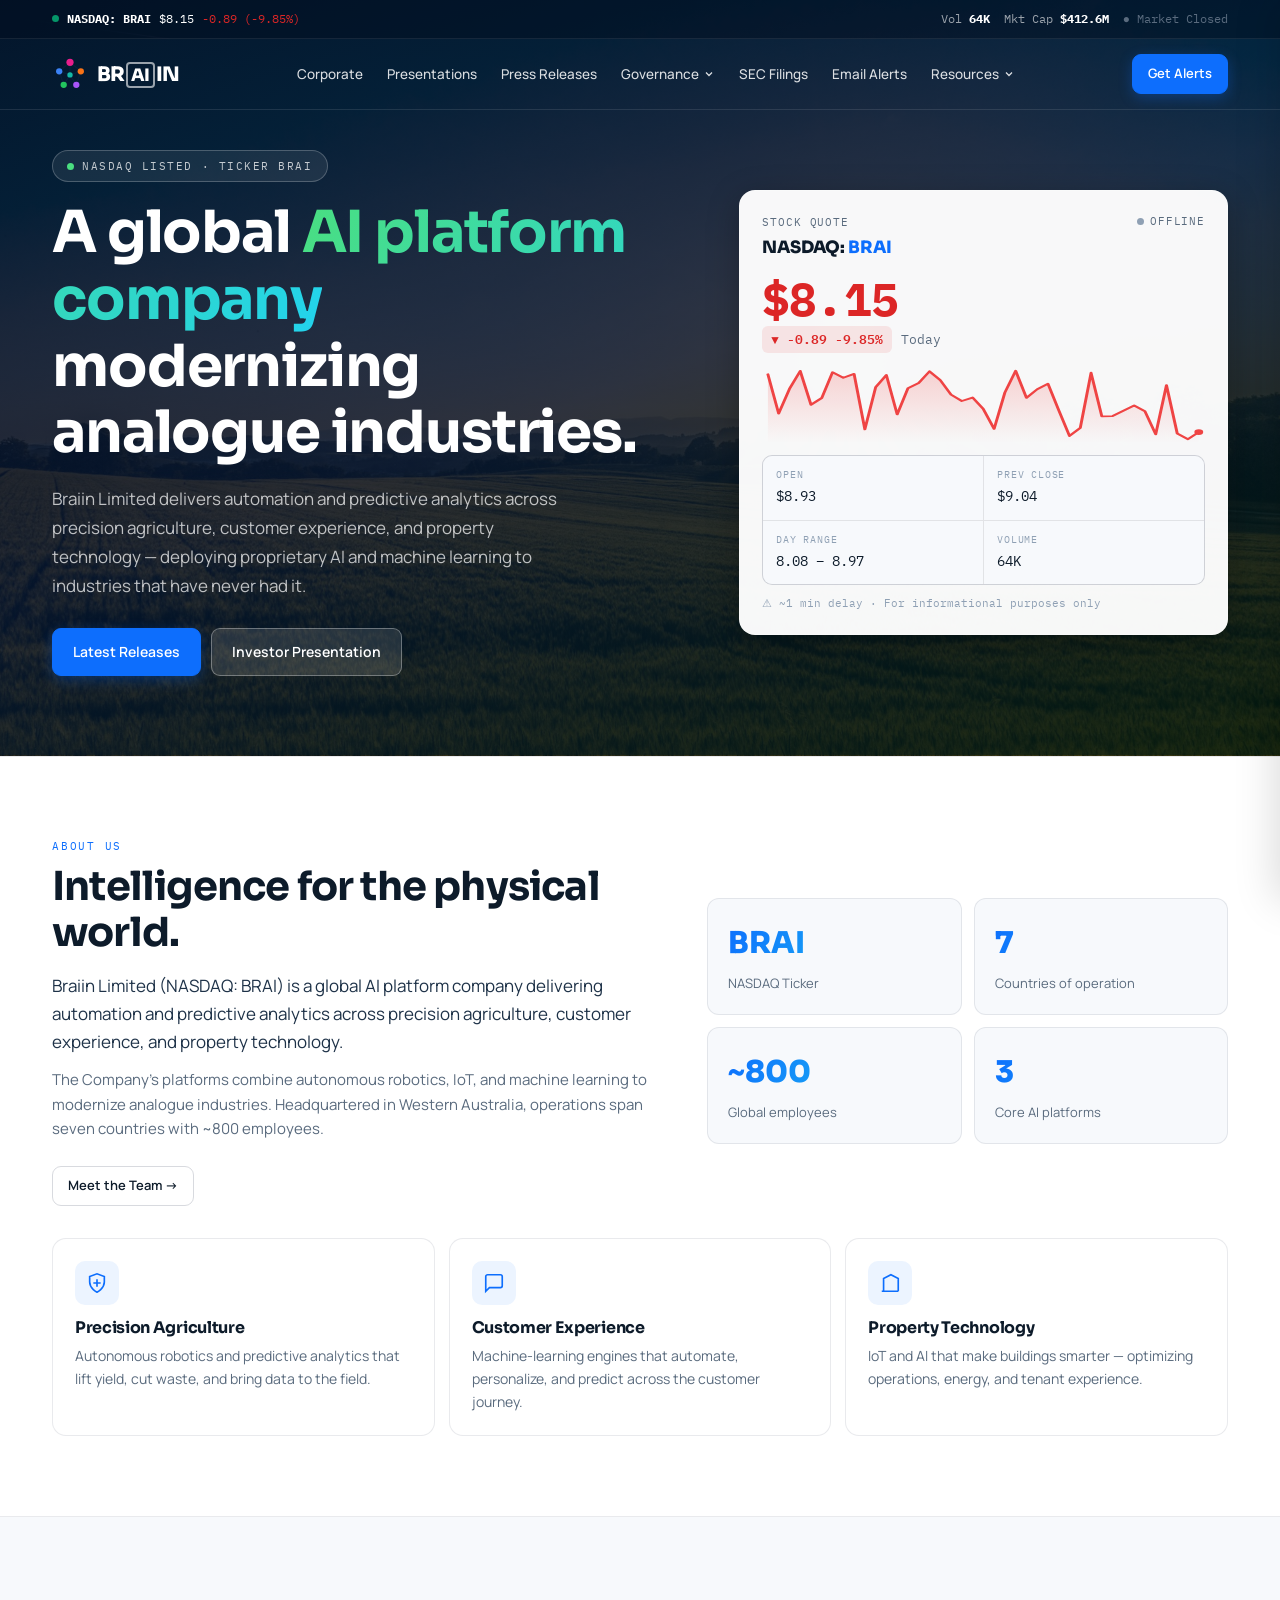
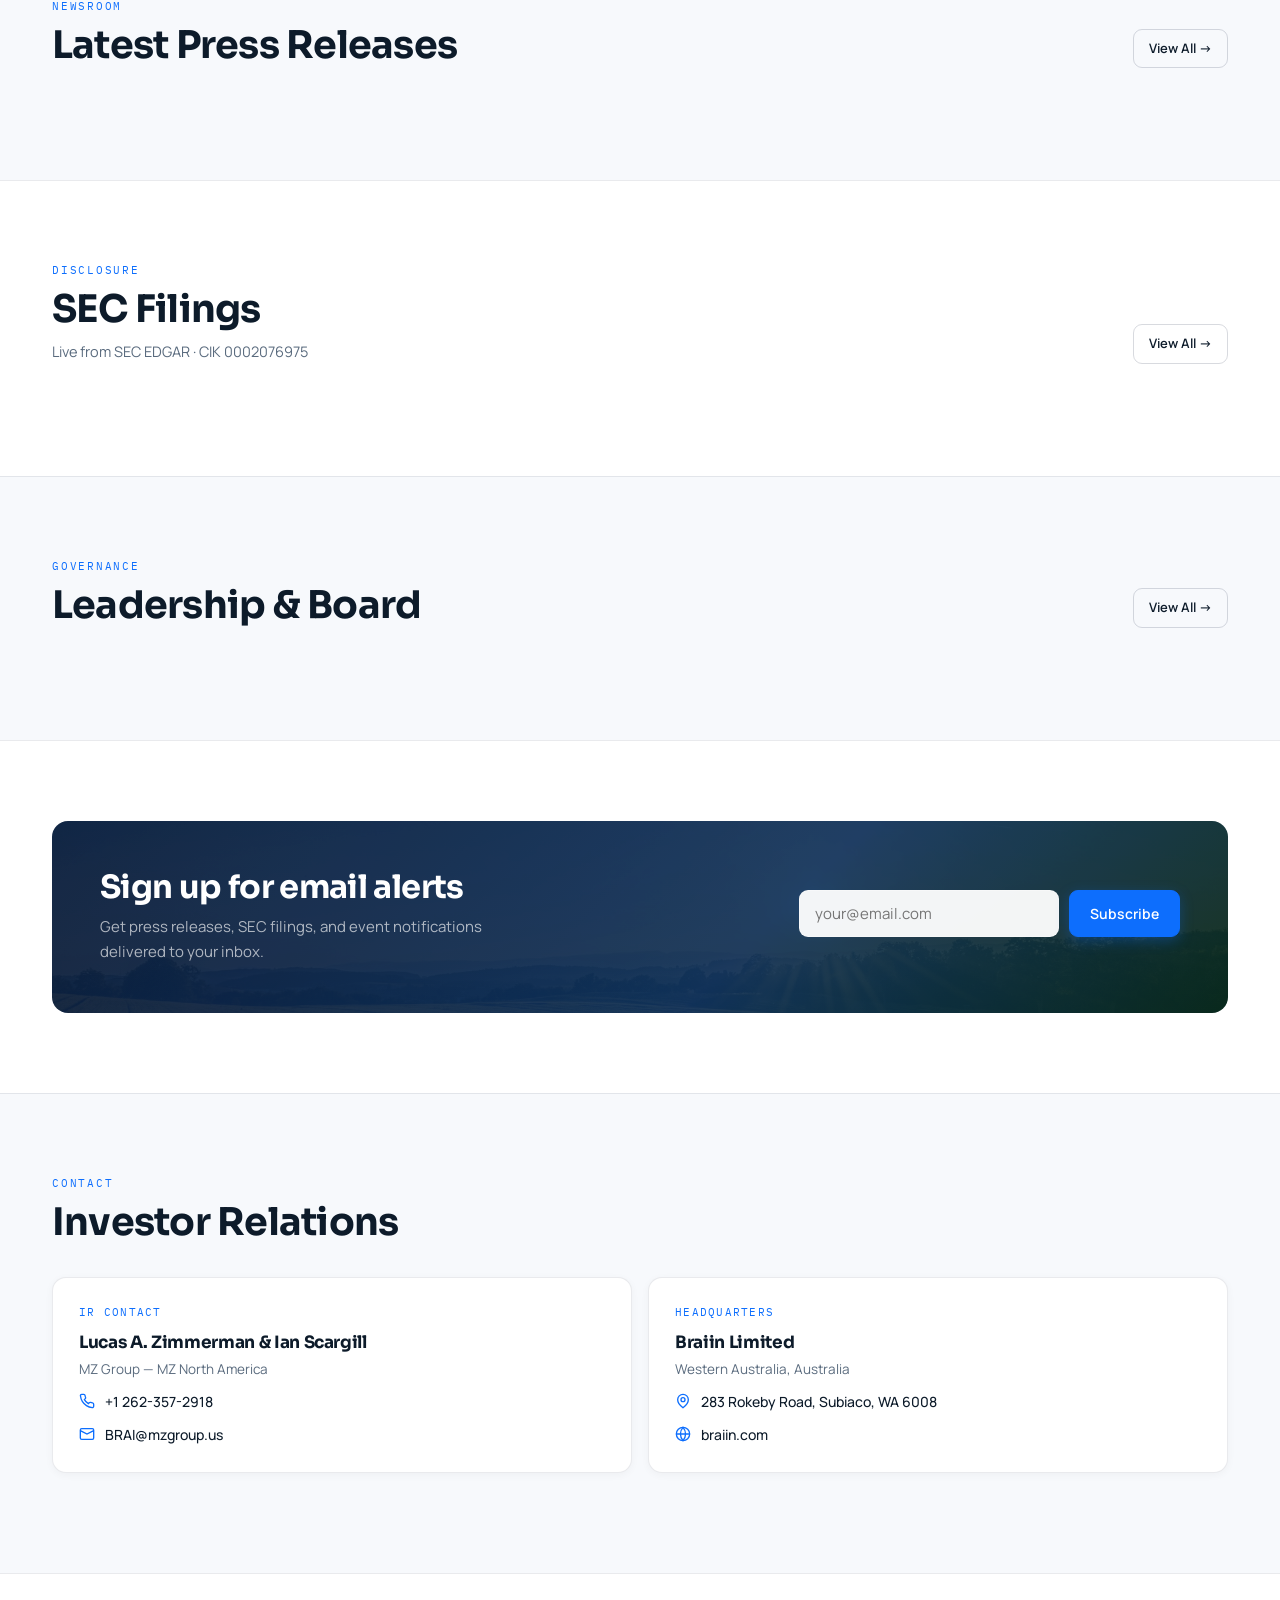
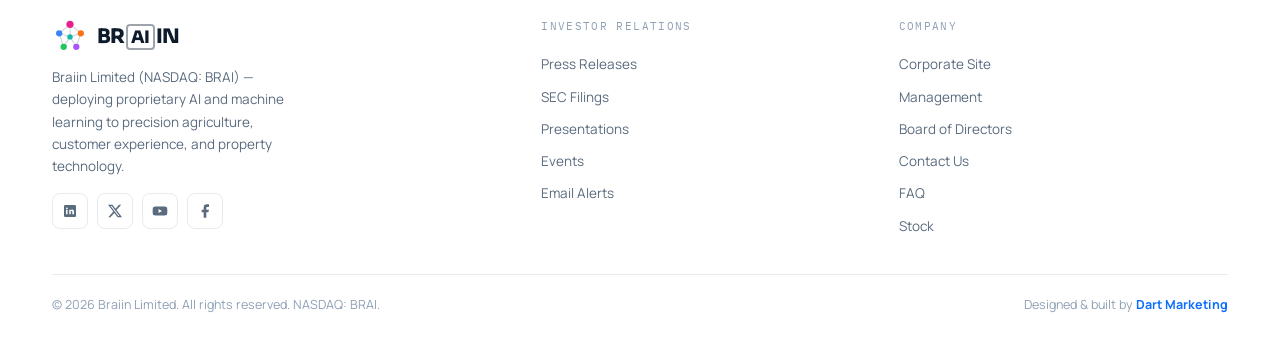
==== commit 167822ee: "SEC Filings page like ir.braiin.com: form+year filters, download links, pagination; clean URLs (no ." ====
--- a/index.html
+++ b/index.html
@@ -26,8 +26,8 @@
         <h1>A global <span class="hl">AI platform company</span> modernizing analogue industries.</h1>
         <p class="hero-sub">Braiin Limited delivers automation and predictive analytics across precision agriculture, customer experience, and property technology — deploying proprietary AI and machine learning to industries that have never had it.</p>
         <div class="hero-actions">
-          <a href="press-releases.html" class="btn btn-primary">Latest Releases</a>
-          <a href="presentations.html" class="btn btn-outline">Investor Presentation</a>
+          <a href="press-releases" class="btn btn-primary">Latest Releases</a>
+          <a href="presentations" class="btn btn-outline">Investor Presentation</a>
         </div>
       </div>
 
@@ -67,7 +67,7 @@
         <h2 style="margin-bottom:16px">Intelligence for the physical world.</h2>
         <p class="about-lead">Braiin Limited (NASDAQ: BRAI) is a global AI platform company delivering automation and predictive analytics across precision agriculture, customer experience, and property technology.</p>
         <p style="margin-top:12px">The Company's platforms combine autonomous robotics, IoT, and machine learning to modernize analogue industries. Headquartered in Western Australia, operations span seven countries with ~800 employees.</p>
-        <div style="margin-top:24px"><a href="management.html" class="btn btn-ghost btn-sm">Meet the Team →</a></div>
+        <div style="margin-top:24px"><a href="management" class="btn btn-ghost btn-sm">Meet the Team →</a></div>
       </div>
       <div class="stats-grid">
         <div class="stat-card"><div class="stat-n">BRAI</div><div class="stat-l">NASDAQ Ticker</div></div>
@@ -101,7 +101,7 @@
   <div class="wrap">
     <div class="sec-head">
       <div><div class="sec-label">Newsroom</div><h2>Latest Press Releases</h2></div>
-      <a href="press-releases.html" class="btn btn-ghost btn-sm">View All →</a>
+      <a href="press-releases" class="btn btn-ghost btn-sm">View All →</a>
     </div>
     <div class="pr-list" id="homePress"></div>
   </div>
@@ -112,7 +112,7 @@
   <div class="wrap">
     <div class="sec-head">
       <div><div class="sec-label">Disclosure</div><h2>SEC Filings</h2><p>Live from SEC EDGAR · CIK 0002076975</p></div>
-      <a href="sec-filings.html" class="btn btn-ghost btn-sm">View All →</a>
+      <a href="sec-filings" class="btn btn-ghost btn-sm">View All →</a>
     </div>
     <div id="homeFilings"></div>
   </div>
@@ -123,7 +123,7 @@
   <div class="wrap">
     <div class="sec-head">
       <div><div class="sec-label">Governance</div><h2>Leadership &amp; Board</h2></div>
-      <a href="management.html" class="btn btn-ghost btn-sm">View All →</a>
+      <a href="management" class="btn btn-ghost btn-sm">View All →</a>
     </div>
     <div class="people-grid" id="homePeople"></div>
   </div>
@@ -178,7 +178,7 @@
 <script src="components.js"></script>
 <script src="data.js"></script>
 <script>
-renderHeader('index.html', true);
+renderHeader('index', true);
 renderFooter();
 
 // ── Stock Card ──────────────────────────
@@ -236,7 +236,7 @@
   const el = document.getElementById('homePress');
   if (!el || !window.PRESS_RELEASES) return;
   el.innerHTML = PRESS_RELEASES.slice(0,6).map(r => `
-    <a class="pr-item" href="${r.url||'press-releases.html'}" target="_blank" rel="noopener noreferrer">
+    <a class="pr-item" href="${r.url||'press-releases'}" target="_blank" rel="noopener noreferrer">
       <div class="pr-date">${r.date}</div>
       <div><span class="pr-tag">${r.tag}</span><h4>${r.headline}</h4></div>
       <span class="pr-arrow"><svg width="18" height="18" viewBox="0 0 24 24" fill="none" stroke="currentColor" stroke-width="2"><path d="M7 17 17 7M7 7h10v10"/></svg></span>
@@ -253,7 +253,7 @@
       <div class="fdate">${f.date}</div>
       <div class="ftype">${f.type}</div>
       <div class="fdesc">${f.description}</div>
-      <a href="${f.url||'#'}" class="flink" target="_blank">View <svg width="12" height="12" viewBox="0 0 24 24" fill="none" stroke="currentColor" stroke-width="2"><path d="M15 3h6v6M10 14 21 3M18 13v6a2 2 0 0 1-2 2H5a2 2 0 0 1-2-2V8a2 2 0 0 1 2-2h6"/></svg></a>
+      <a href="${f.htmlUrl||f.url||'#'}" class="flink" target="_blank" rel="noopener">View <svg width="12" height="12" viewBox="0 0 24 24" fill="none" stroke="currentColor" stroke-width="2"><path d="M15 3h6v6M10 14 21 3M18 13v6a2 2 0 0 1-2 2H5a2 2 0 0 1-2-2V8a2 2 0 0 1 2-2h6"/></svg></a>
     </div>`).join('')}
   </div>
   <div class="edgar-note mt-4"><svg width="12" height="12" viewBox="0 0 24 24" fill="none" stroke="var(--accent)" stroke-width="2"><path d="M14 2H6a2 2 0 0 0-2 2v16a2 2 0 0 0 2 2h12a2 2 0 0 0 2-2V8z"/><path d="M14 2v6h6"/></svg>Source: SEC EDGAR · data.sec.gov</div>`;
--- a/styles.css
+++ b/styles.css
@@ -57,14 +57,25 @@
 .dot{display:inline-block;width:7px;height:7px;border-radius:50%;background:var(--up);animation:pulse 2.4s infinite;flex-shrink:0}
 
 /* ════════════════════════════════════
-   TICKER BAR
-   ════════════════════════════════════ */
+   TOP BAR — unified container (ticker + nav)
+   ════════════════════════════════════ */
+.topbar{position:sticky;top:0;z-index:50}
+/* On the home hero: float over the hero image, transparent */
+.topbar-hero{position:absolute;left:0;right:0;top:0}
+.topbar-hero.scrolled{position:fixed}
+
+/* ── TICKER BAR ── */
 .ticker-bar{
   background:#fff;
   border-bottom:1px solid var(--line);
   overflow:hidden;
   position:relative;
-  z-index:60;
+  z-index:1;
+  transition:background .3s,border-color .3s;
+}
+.topbar-hero:not(.scrolled) .ticker-bar{
+  background:rgba(2,10,28,.42);
+  border-bottom-color:rgba(255,255,255,.08);
 }
 .ticker-inner{
   display:flex;align-items:center;justify-content:space-between;
@@ -76,41 +87,44 @@
 @media(min-width:600px){.ticker-right{display:flex}}
 .t-sym{color:var(--text);font-weight:700}
 .t-price{color:var(--text)}
+.ticker-right b{color:var(--text)}
 .t-up{color:var(--up)}
 .t-down{color:var(--down)}
+/* Hero (transparent) — make ticker text light */
+.topbar-hero:not(.scrolled) .ticker-inner{color:rgba(255,255,255,.6)}
+.topbar-hero:not(.scrolled) .t-sym,
+.topbar-hero:not(.scrolled) .t-price,
+.topbar-hero:not(.scrolled) .ticker-right b{color:#fff}
 
 /* ════════════════════════════════════
    HEADER / NAV
    ════════════════════════════════════ */
 .site-header{
-  position:sticky;top:0;z-index:50;
+  position:relative;
+  z-index:2;
   background:rgba(255,255,255,.97);
   backdrop-filter:blur(14px);
   border-bottom:1px solid var(--line);
   box-shadow:0 2px 16px rgba(0,0,0,.06);
-  transition:background .3s;
-}
-/* Transparent on hero */
-.site-header.hero-mode{
-  position:absolute;left:0;right:0;top:0;
-  background:rgba(5,18,45,.30);
-  backdrop-filter:blur(5px);
+  transition:background .3s,box-shadow .3s,border-color .3s;
+}
+/* Hero (transparent) header */
+.topbar-hero:not(.scrolled) .site-header{
+  background:transparent;
+  backdrop-filter:none;
   border-bottom:1px solid rgba(255,255,255,.10);
   box-shadow:none;
 }
-.site-header.hero-mode.scrolled{
-  position:fixed;
-  background:rgba(255,255,255,.97);
-  border-bottom:1px solid var(--line);
-  box-shadow:0 2px 16px rgba(0,0,0,.06);
-}
-.nav-wrap{display:flex;align-items:center;justify-content:space-between;height:64px;gap:12px}
+.nav-wrap{display:flex;align-items:center;justify-content:space-between;height:64px;gap:12px;position:relative;z-index:2}
 @media(min-width:768px){.nav-wrap{height:70px}}
 
-/* Logo */
-.nav-logo{display:flex;align-items:center;gap:9px;font-family:'Sora',sans-serif;font-weight:800;font-size:18px;letter-spacing:-.03em;color:var(--text);text-decoration:none}
+/* Logo (colors via CSS so they recolor on scroll) */
+.nav-logo{display:flex;align-items:center;gap:9px;font-family:'Sora',sans-serif;font-weight:800;font-size:18px;letter-spacing:-.03em;text-decoration:none}
 .nav-logo-icon{display:flex;align-items:center}
-.site-header.hero-mode .nav-logo,.site-header.hero-mode .nav-logo span{color:#fff}
+.nav-logo-text{color:var(--text)}
+.nav-logo-ai{border:2px solid rgba(13,27,42,.4);border-radius:4px;padding:0 3px;margin:0 1px;font-size:.86em}
+.topbar-hero:not(.scrolled) .nav-logo-text{color:#fff}
+.topbar-hero:not(.scrolled) .nav-logo-ai{border-color:rgba(255,255,255,.6)}
 @media(min-width:768px){.nav-logo{font-size:20px}}
 
 /* Desktop nav links */
@@ -123,15 +137,15 @@
   text-decoration:none;white-space:nowrap;
 }
 .nav-link:hover{color:var(--accent);background:rgba(13,110,253,.06)}
-.site-header.hero-mode .nav-link{color:rgba(255,255,255,.82)}
-.site-header.hero-mode .nav-link:hover{color:#fff;background:rgba(255,255,255,.12)}
+.topbar-hero:not(.scrolled) .nav-link{color:rgba(255,255,255,.85)}
+.topbar-hero:not(.scrolled) .nav-link:hover{color:#fff;background:rgba(255,255,255,.12)}
 
 /* Dropdown */
 .nav-drop{position:relative}
 .nav-drop-btn{background:none;border:none;padding:8px 11px;border-radius:8px;font-family:'Manrope',sans-serif;font-size:13.5px;font-weight:500;color:var(--muted);transition:.18s;cursor:pointer;display:inline-flex;align-items:center;gap:4px;white-space:nowrap}
-.site-header.hero-mode .nav-drop-btn{color:rgba(255,255,255,.82)}
-.nav-drop-btn:hover,.site-header.hero-mode .nav-drop-btn:hover{color:var(--accent);background:rgba(13,110,253,.06)}
-.site-header.hero-mode .nav-drop-btn:hover{color:#fff;background:rgba(255,255,255,.12)}
+.nav-drop-btn:hover{color:var(--accent);background:rgba(13,110,253,.06)}
+.topbar-hero:not(.scrolled) .nav-drop-btn{color:rgba(255,255,255,.85)}
+.topbar-hero:not(.scrolled) .nav-drop-btn:hover{color:#fff;background:rgba(255,255,255,.12)}
 .nav-drop-menu{
   position:absolute;top:calc(100% + 8px);left:0;min-width:200px;
   background:#fff;border:1px solid var(--line-strong);border-radius:12px;
@@ -147,7 +161,7 @@
 /* Hamburger */
 .hamburger{display:grid;place-items:center;background:none;border:none;padding:8px;border-radius:8px;color:var(--muted);transition:.18s}
 .hamburger:hover{background:rgba(0,0,0,.05);color:var(--text)}
-.site-header.hero-mode .hamburger{color:rgba(255,255,255,.85)}
+.topbar-hero:not(.scrolled) .hamburger{color:rgba(255,255,255,.85)}
 @media(min-width:1060px){.hamburger{display:none}}
 
 /* ════════════════════════════════════
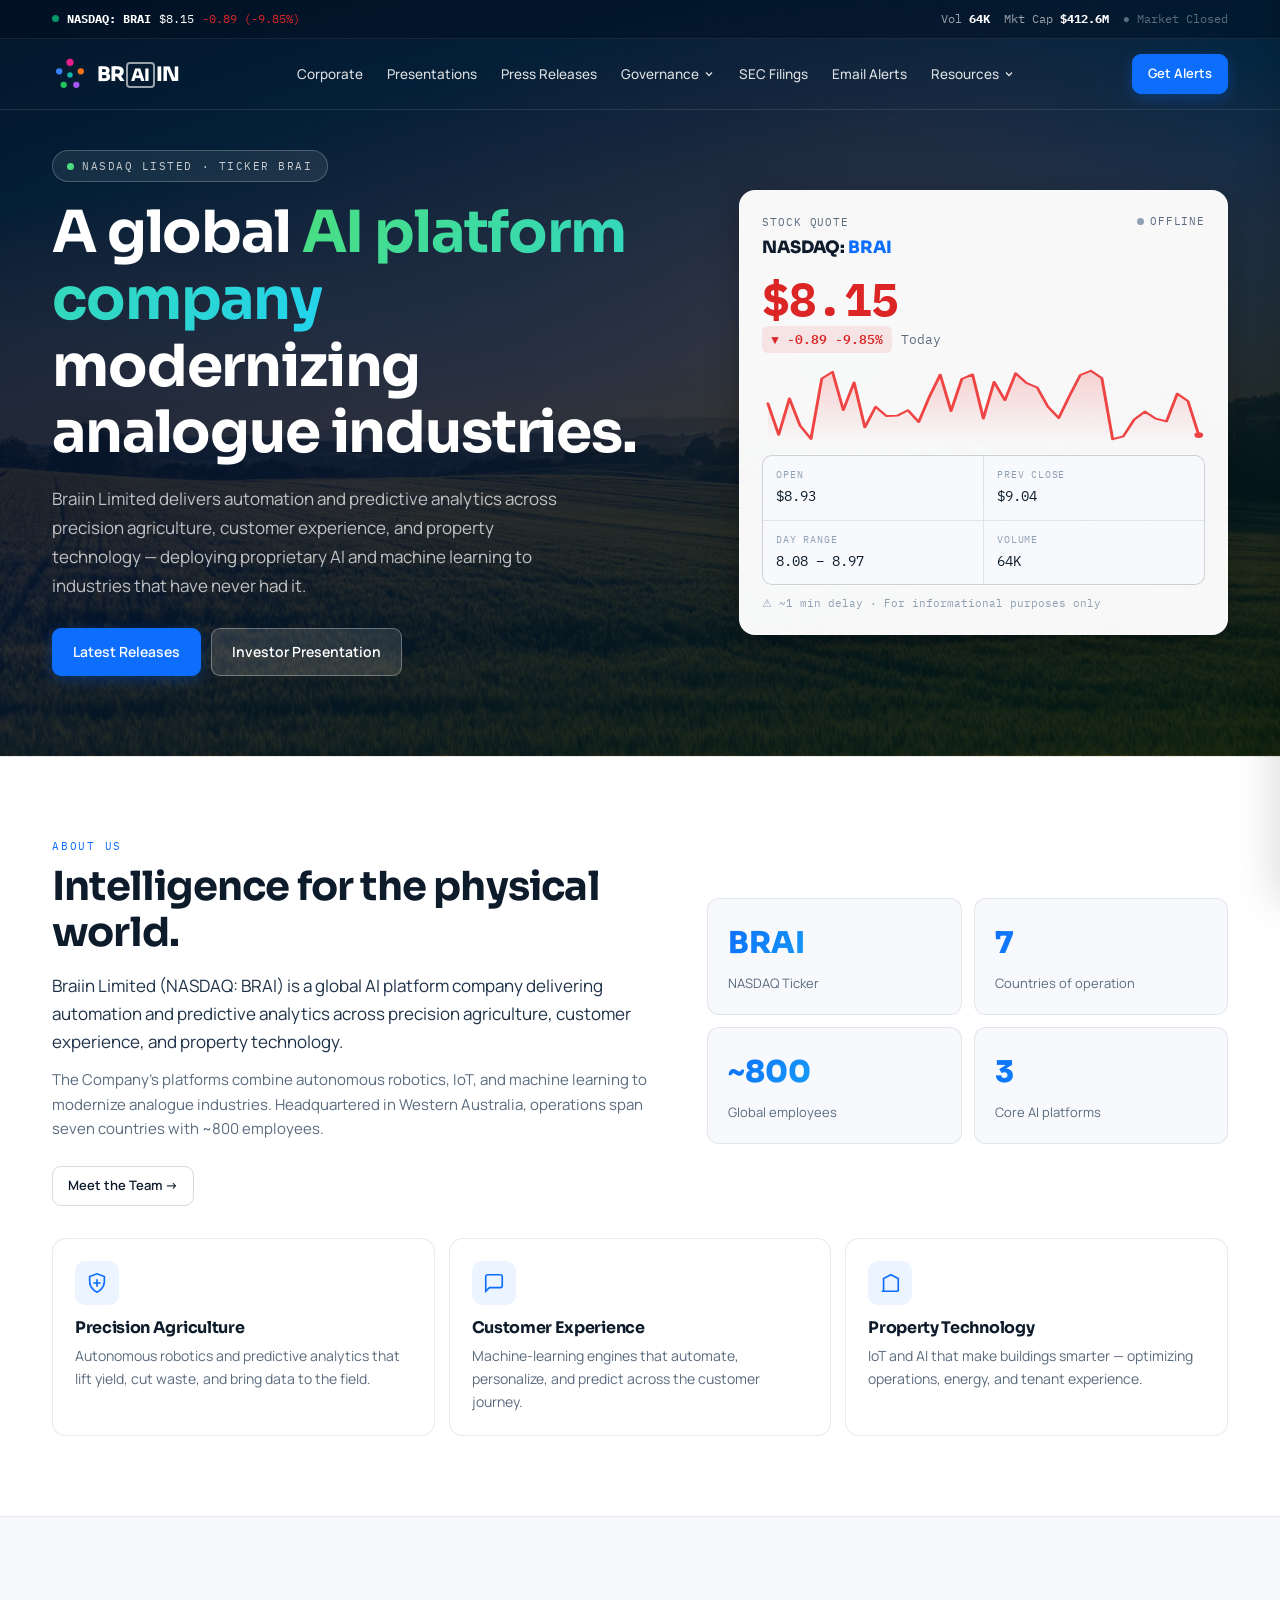
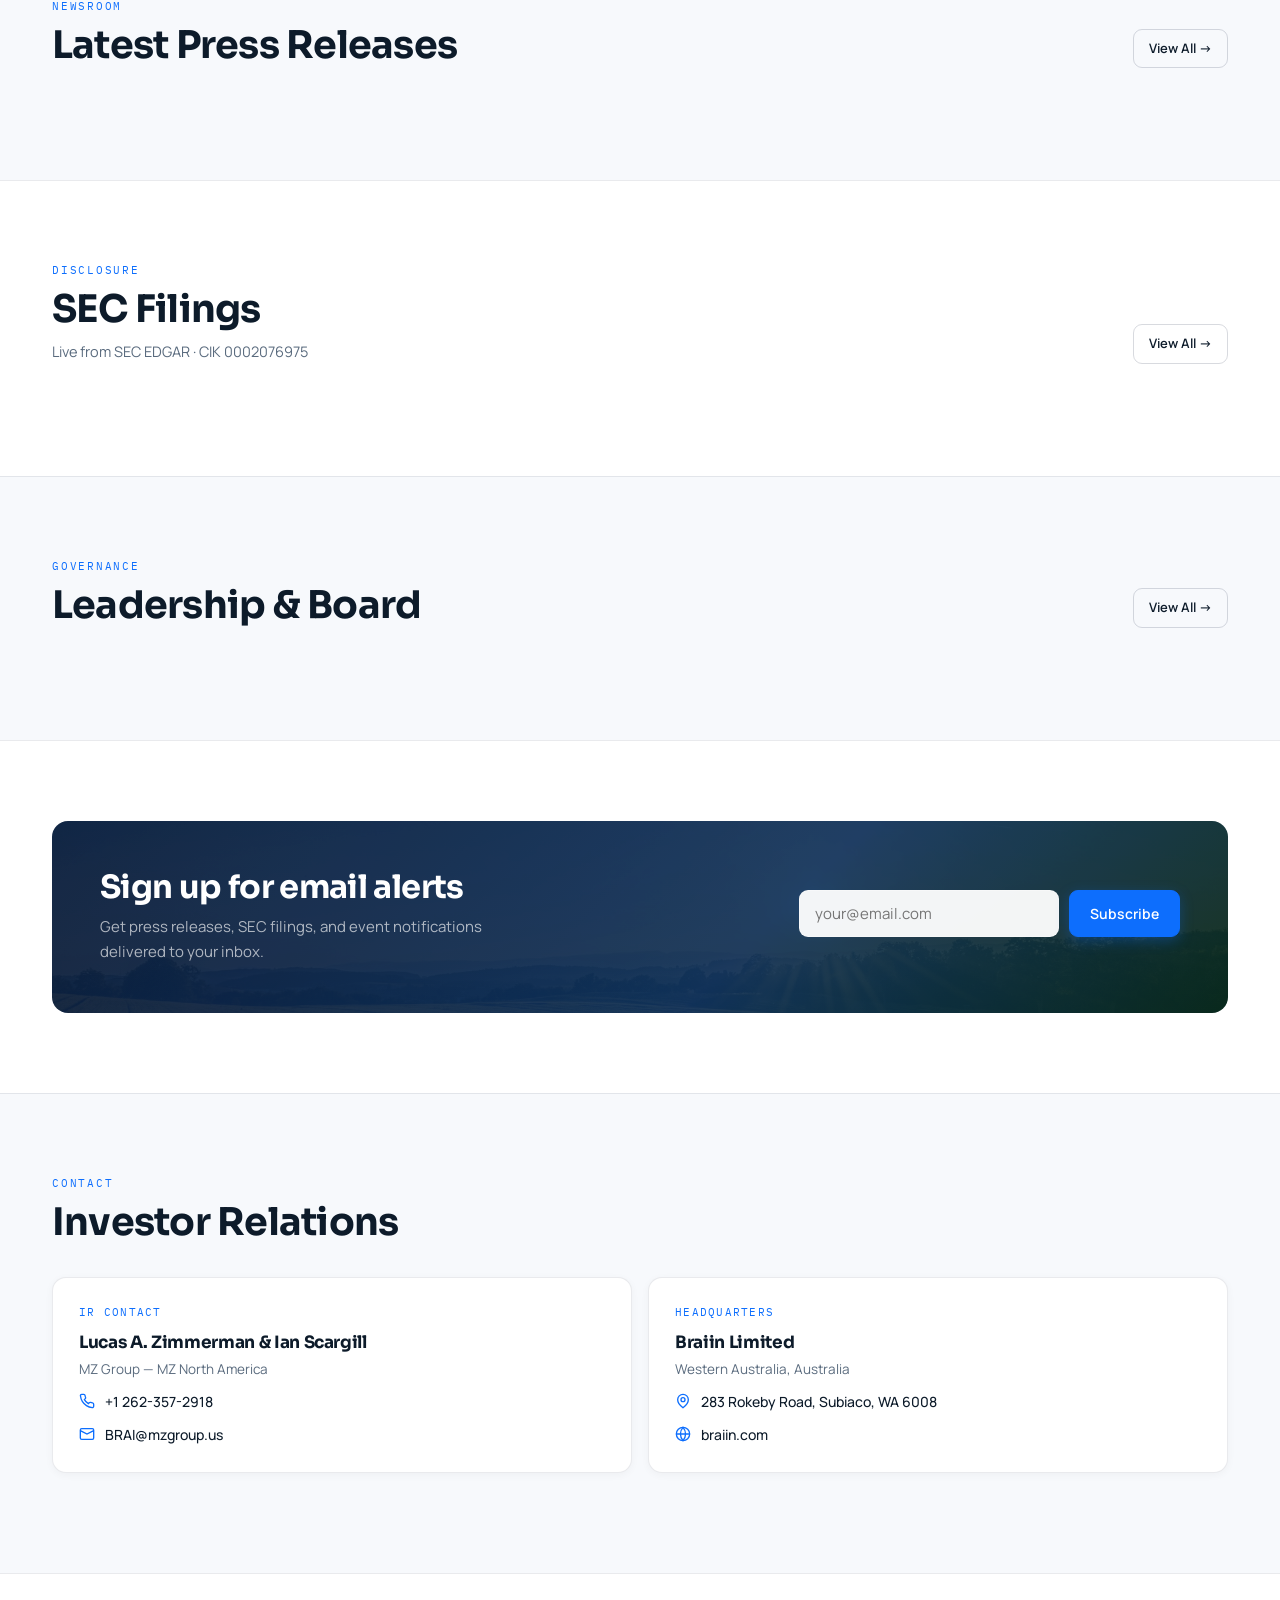
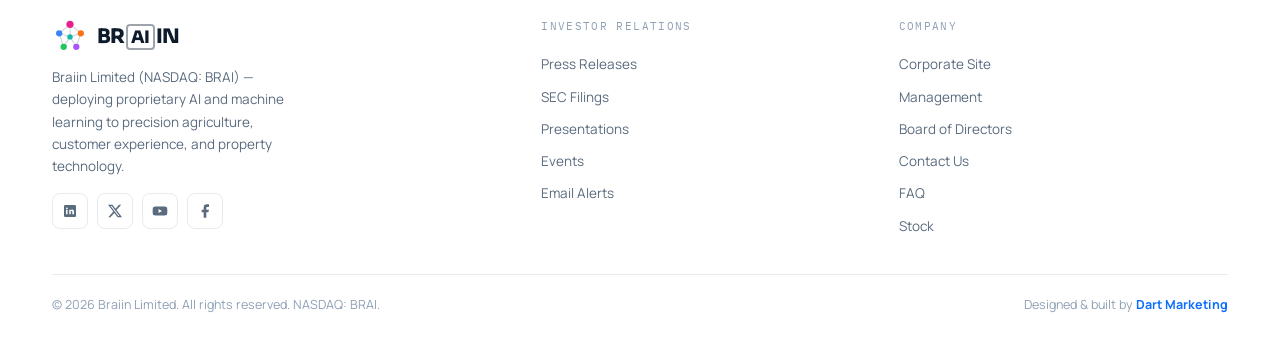
==== commit 48a481ea: "Add favicon (brand logo), make presentations open real SEC filings Co-Authored-By: Claude Opus 4.8 <" ====
--- a/index.html
+++ b/index.html
@@ -8,6 +8,7 @@
 <link rel="preconnect" href="https://fonts.googleapis.com">
 <link rel="preconnect" href="https://fonts.gstatic.com" crossorigin>
 <link href="https://fonts.googleapis.com/css2?family=Sora:wght@400;600;700;800&family=Manrope:wght@400;500;600;700&family=IBM+Plex+Mono:wght@400;500;600&display=swap" rel="stylesheet">
+<link rel="icon" type="image/svg+xml" href="favicon.svg">
 <link rel="stylesheet" href="styles.css">
 </head>
 <body>
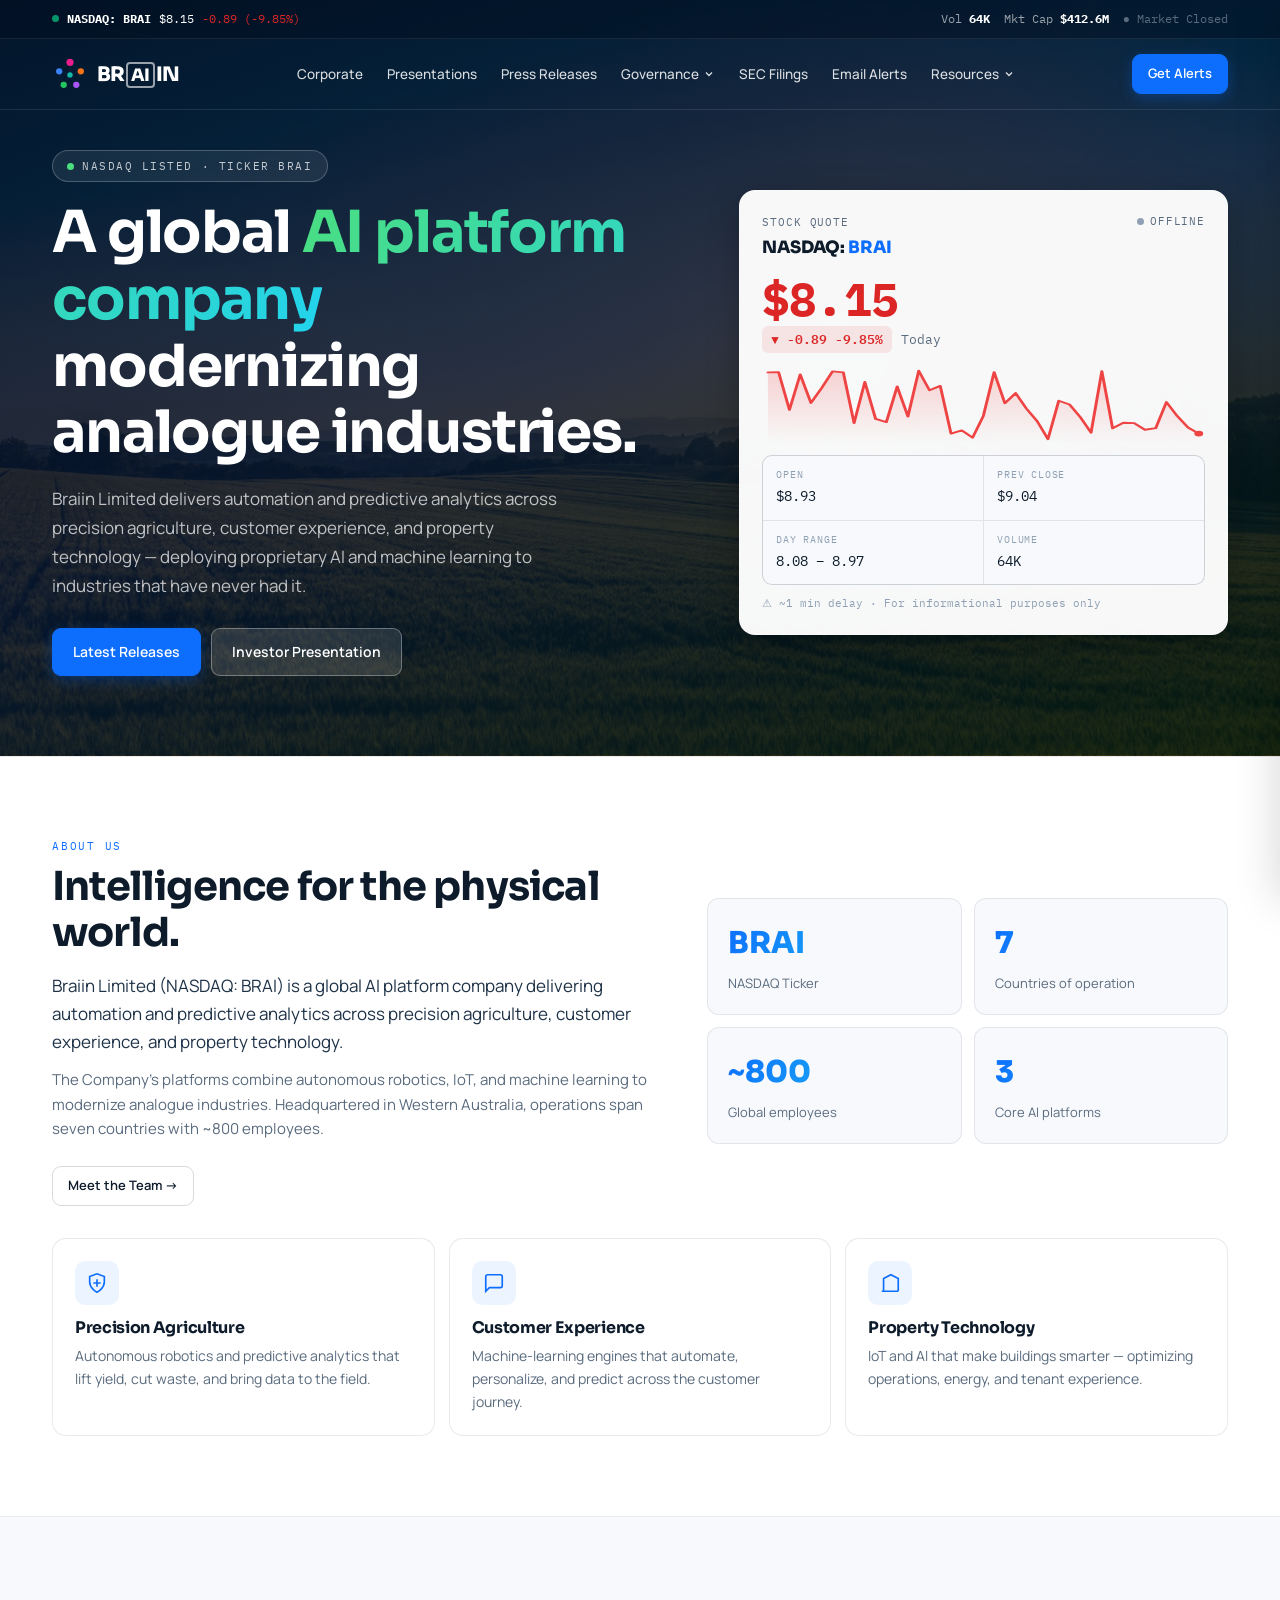
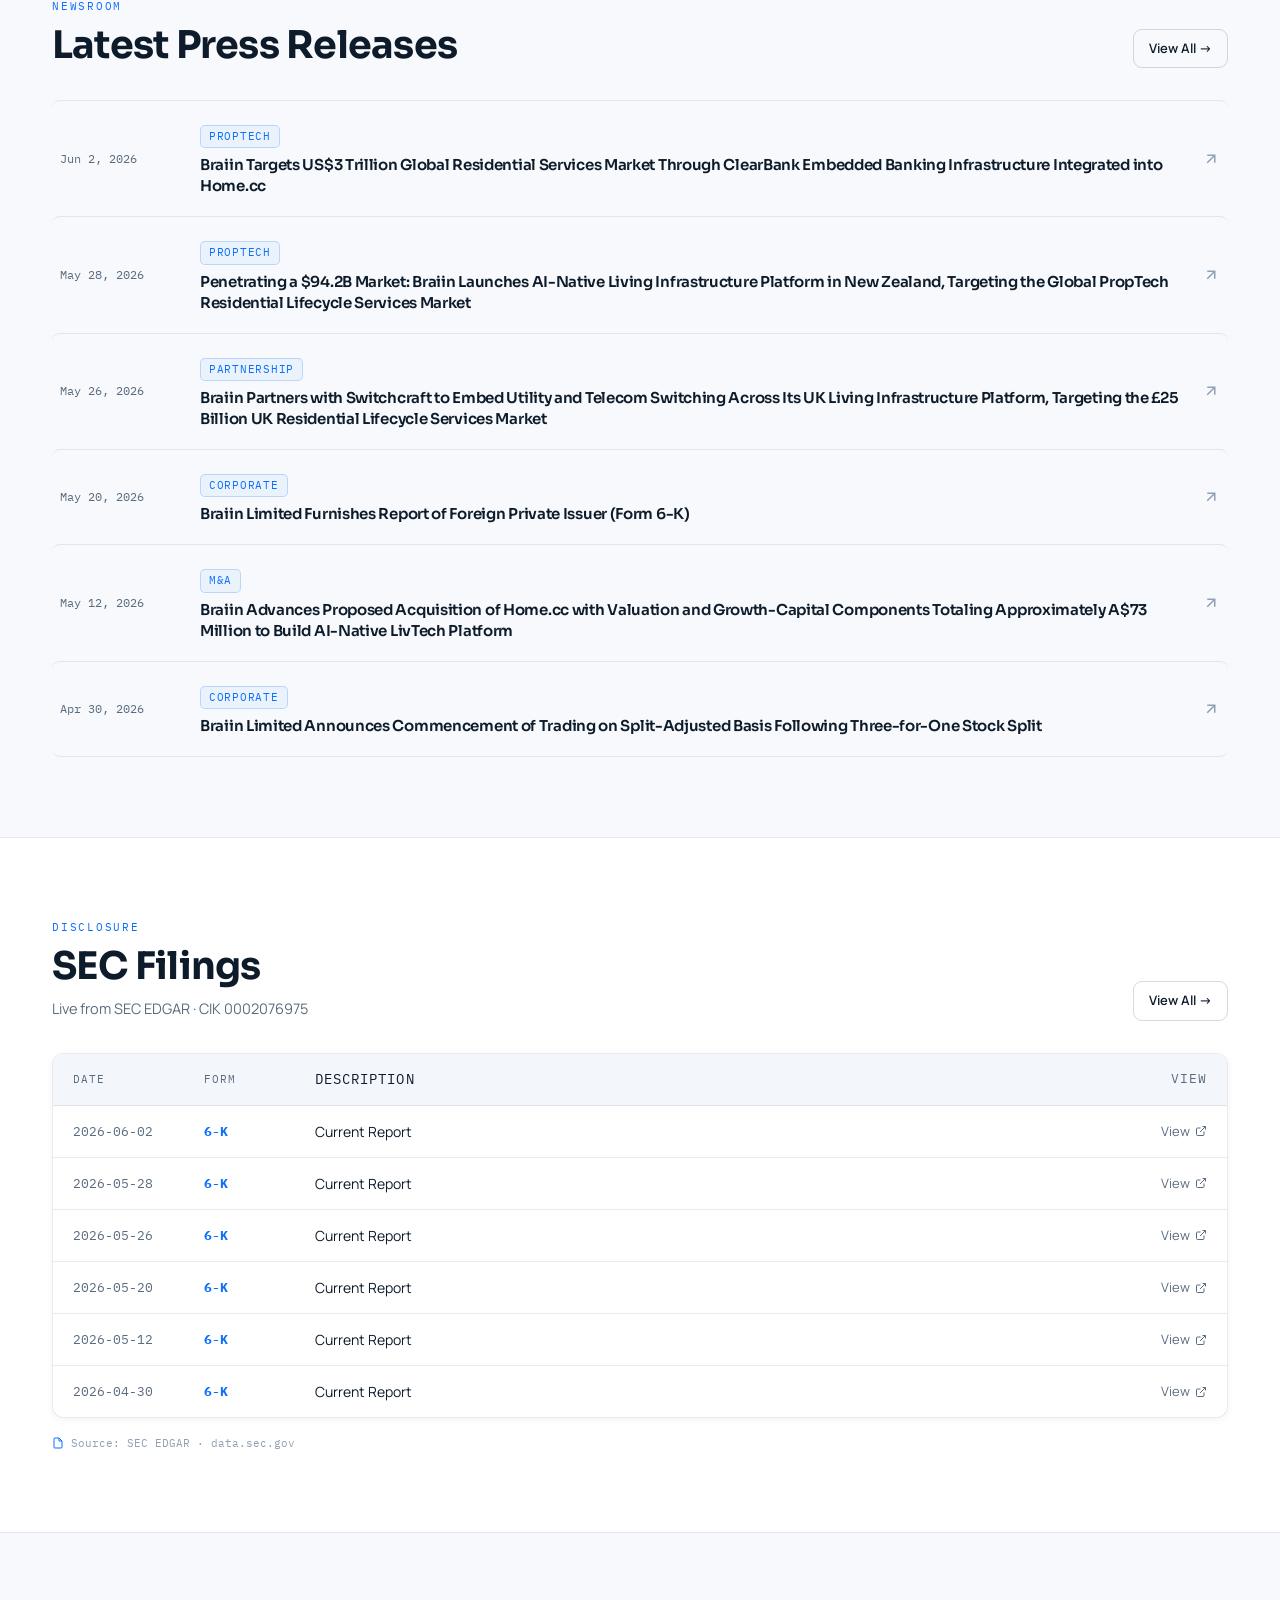
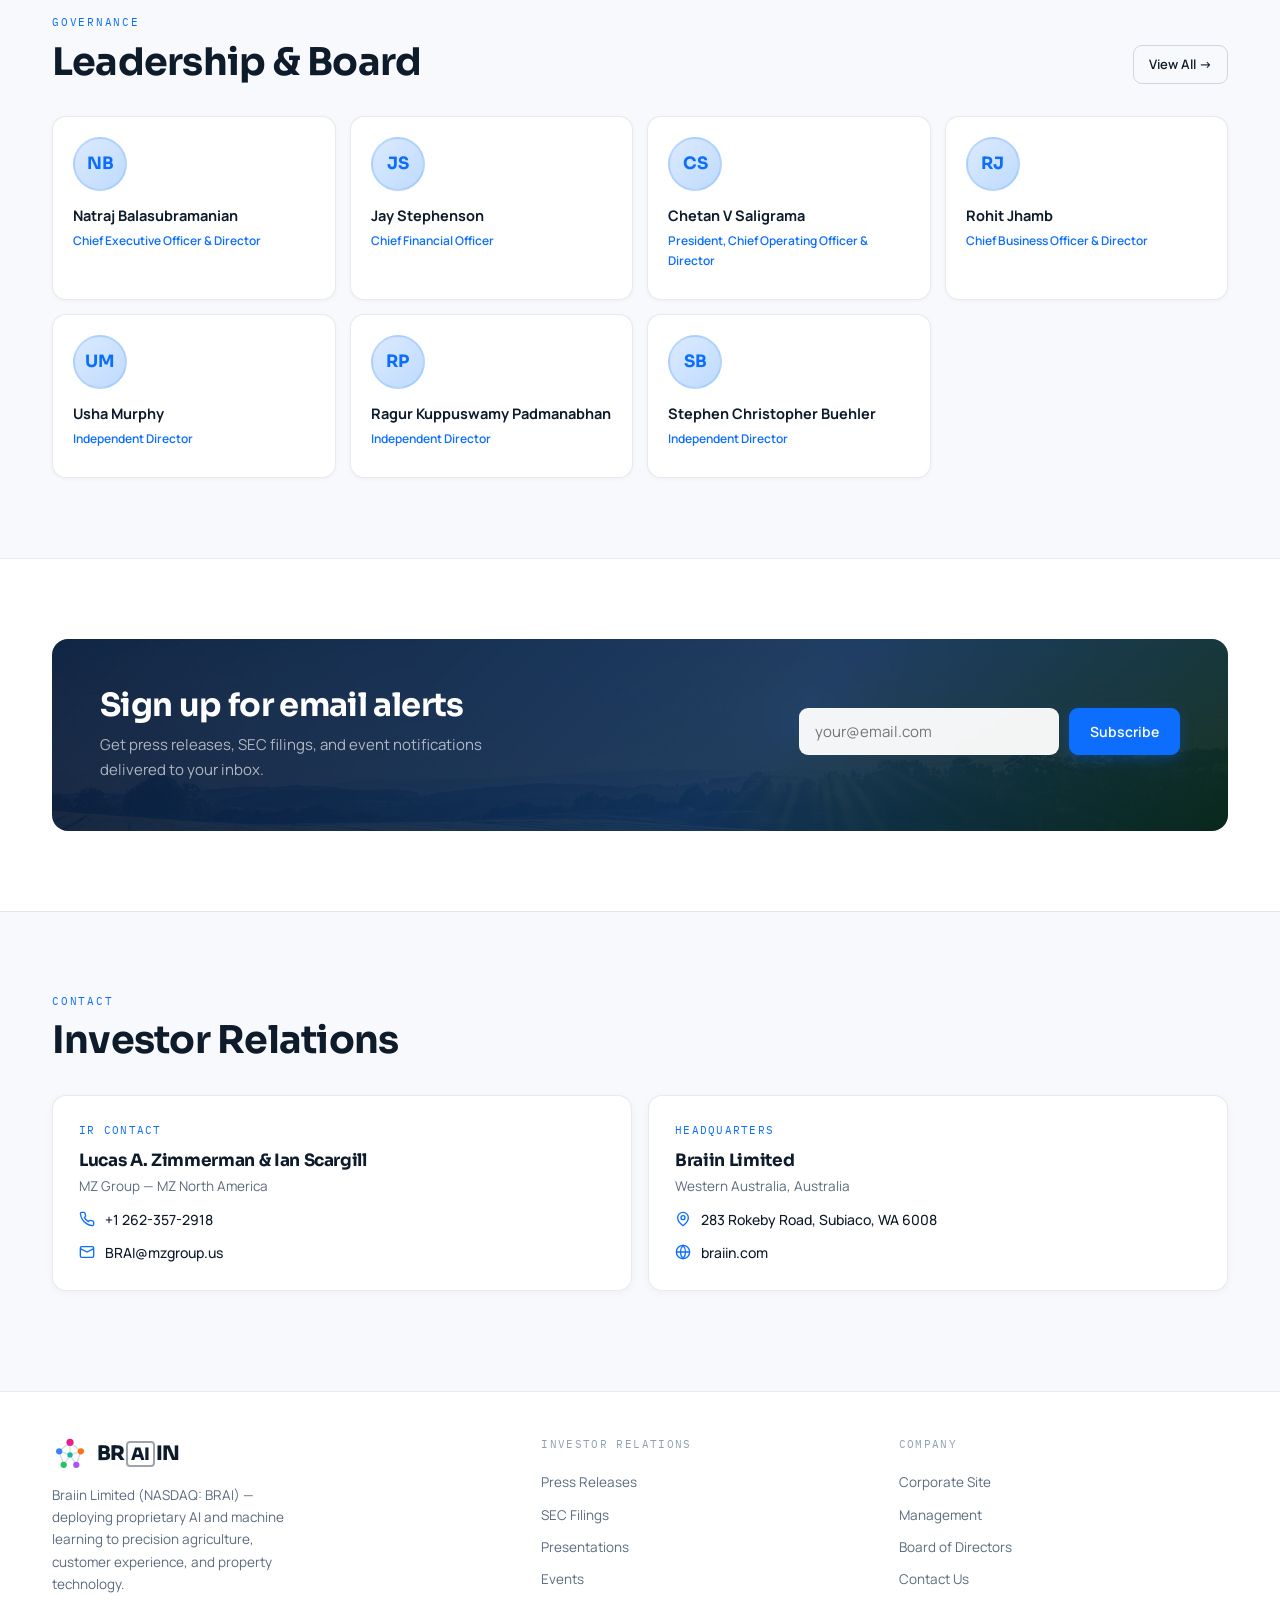
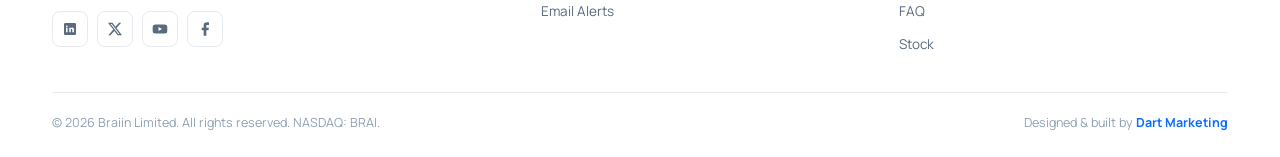
==== commit ea226ed7: "Fix home preview sections (window scope bug); redesign contact page (2-col layout) Co-Authored-By: C" ====
--- a/index.html
+++ b/index.html
@@ -235,7 +235,7 @@
 // ── Press Releases Preview ──────────────
 function renderHomePressReleases() {
   const el = document.getElementById('homePress');
-  if (!el || !window.PRESS_RELEASES) return;
+  if (!el || typeof PRESS_RELEASES === 'undefined') return;
   el.innerHTML = PRESS_RELEASES.slice(0,6).map(r => `
     <a class="pr-item" href="${r.url||'press-releases'}" target="_blank" rel="noopener noreferrer">
       <div class="pr-date">${r.date}</div>
@@ -247,7 +247,7 @@
 // ── Filings Preview ──────────────────────
 function renderHomeFilings() {
   const el = document.getElementById('homeFilings');
-  if (!el || !window.FILINGS) return;
+  if (!el || typeof FILINGS === 'undefined') return;
   el.innerHTML = `<div class="ftable">
     <div class="frow head"><div>Date</div><div>Form</div><div class="fdesc">Description</div><div class="flink">View</div></div>
     ${FILINGS.slice(0,6).map(f=>`<div class="frow">
@@ -263,7 +263,7 @@
 // ── People Preview ───────────────────────
 function renderHomePeople() {
   const el = document.getElementById('homePeople');
-  if (!el || !window.MANAGEMENT) return;
+  if (!el || typeof MANAGEMENT === 'undefined') return;
   const all = [...MANAGEMENT.slice(0,4), ...BOARD.filter(b=>!MANAGEMENT.find(m=>m.initials===b.initials)).slice(0,4)];
   el.innerHTML = all.slice(0,8).map(p=>`
     <div class="person-card">
